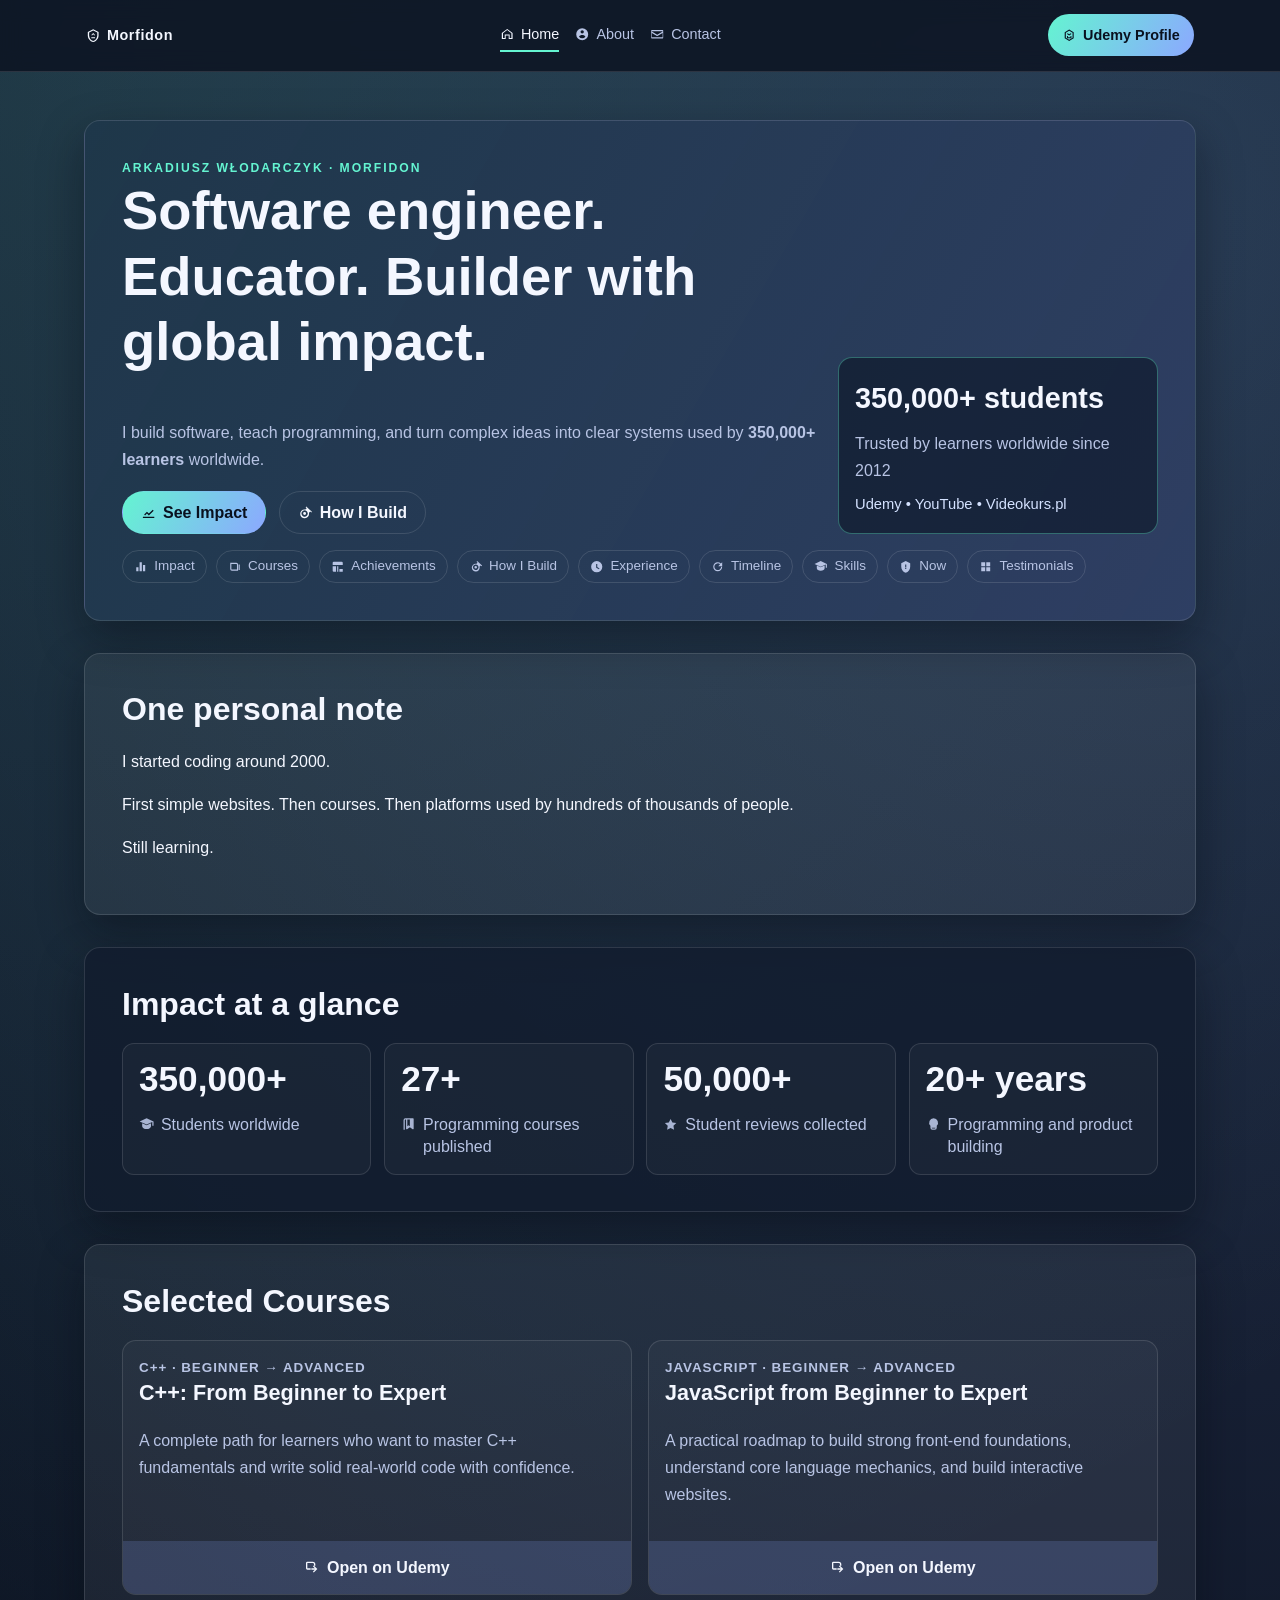
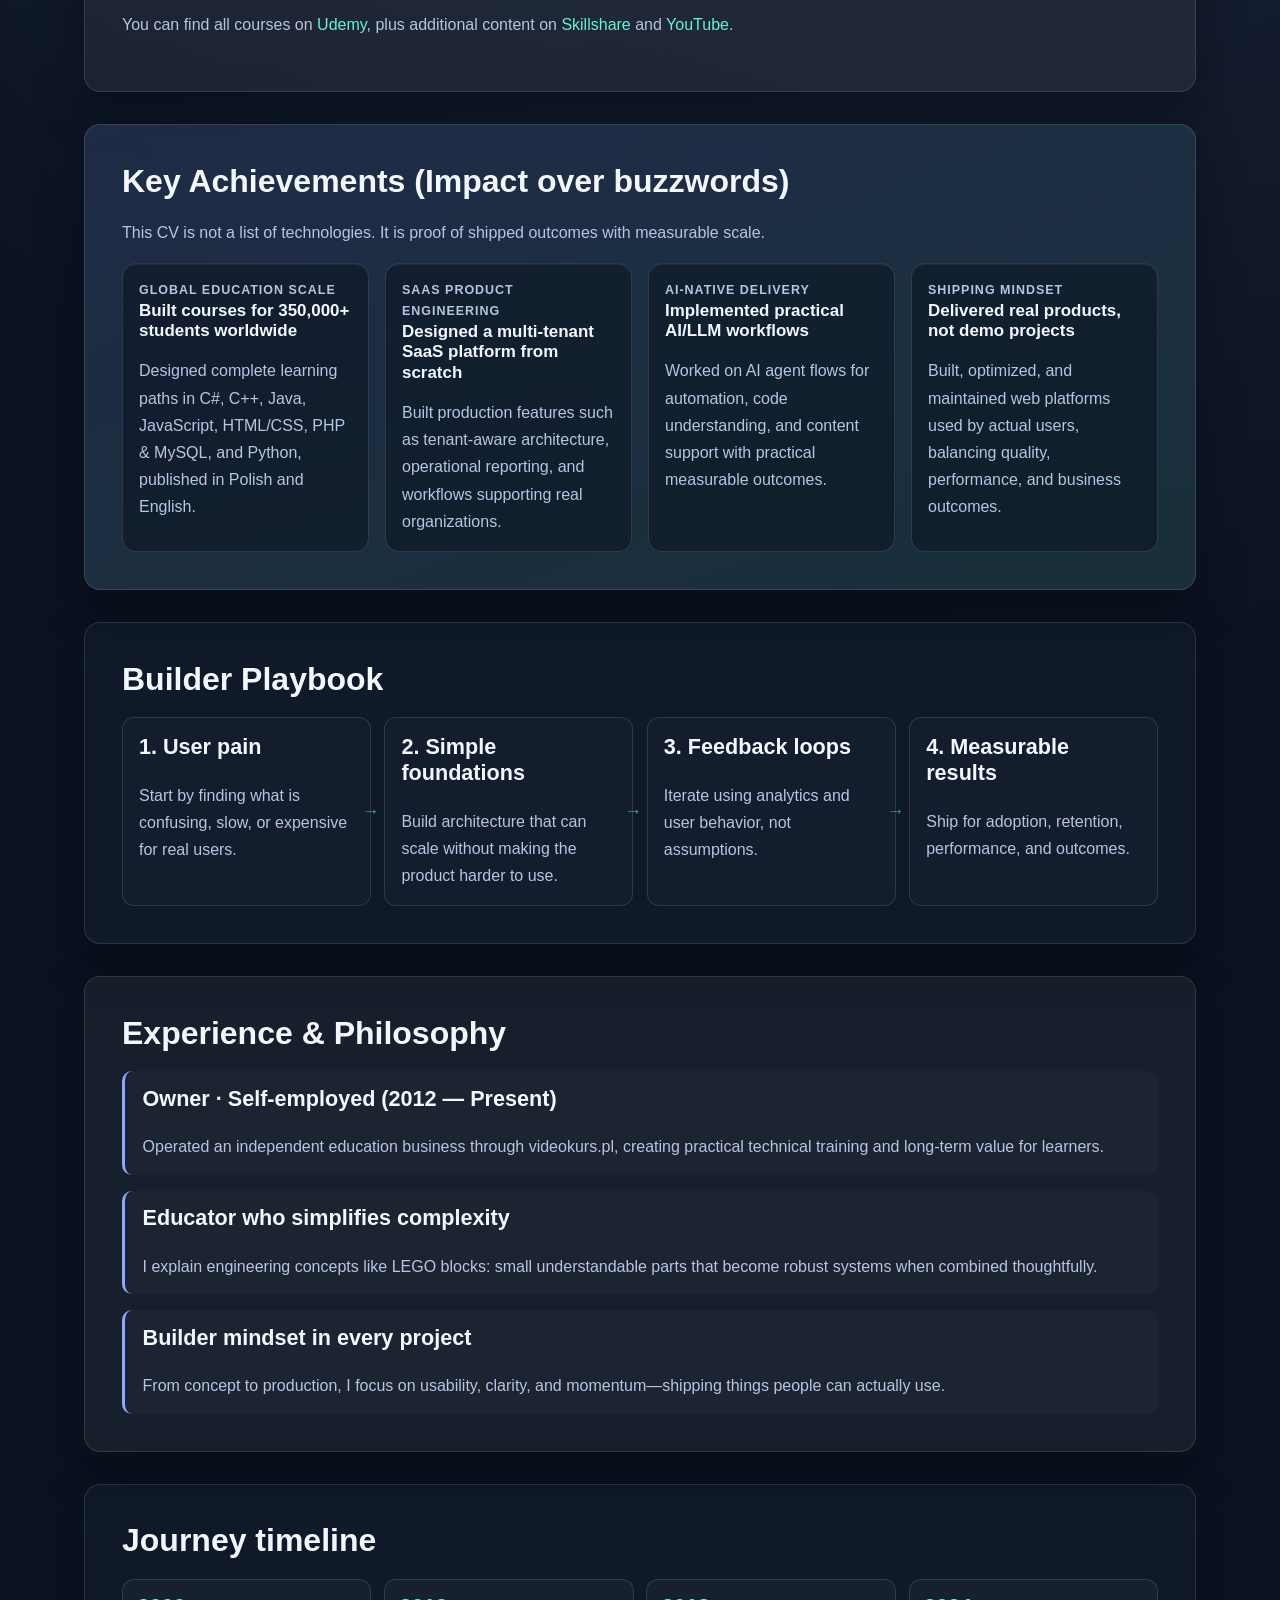
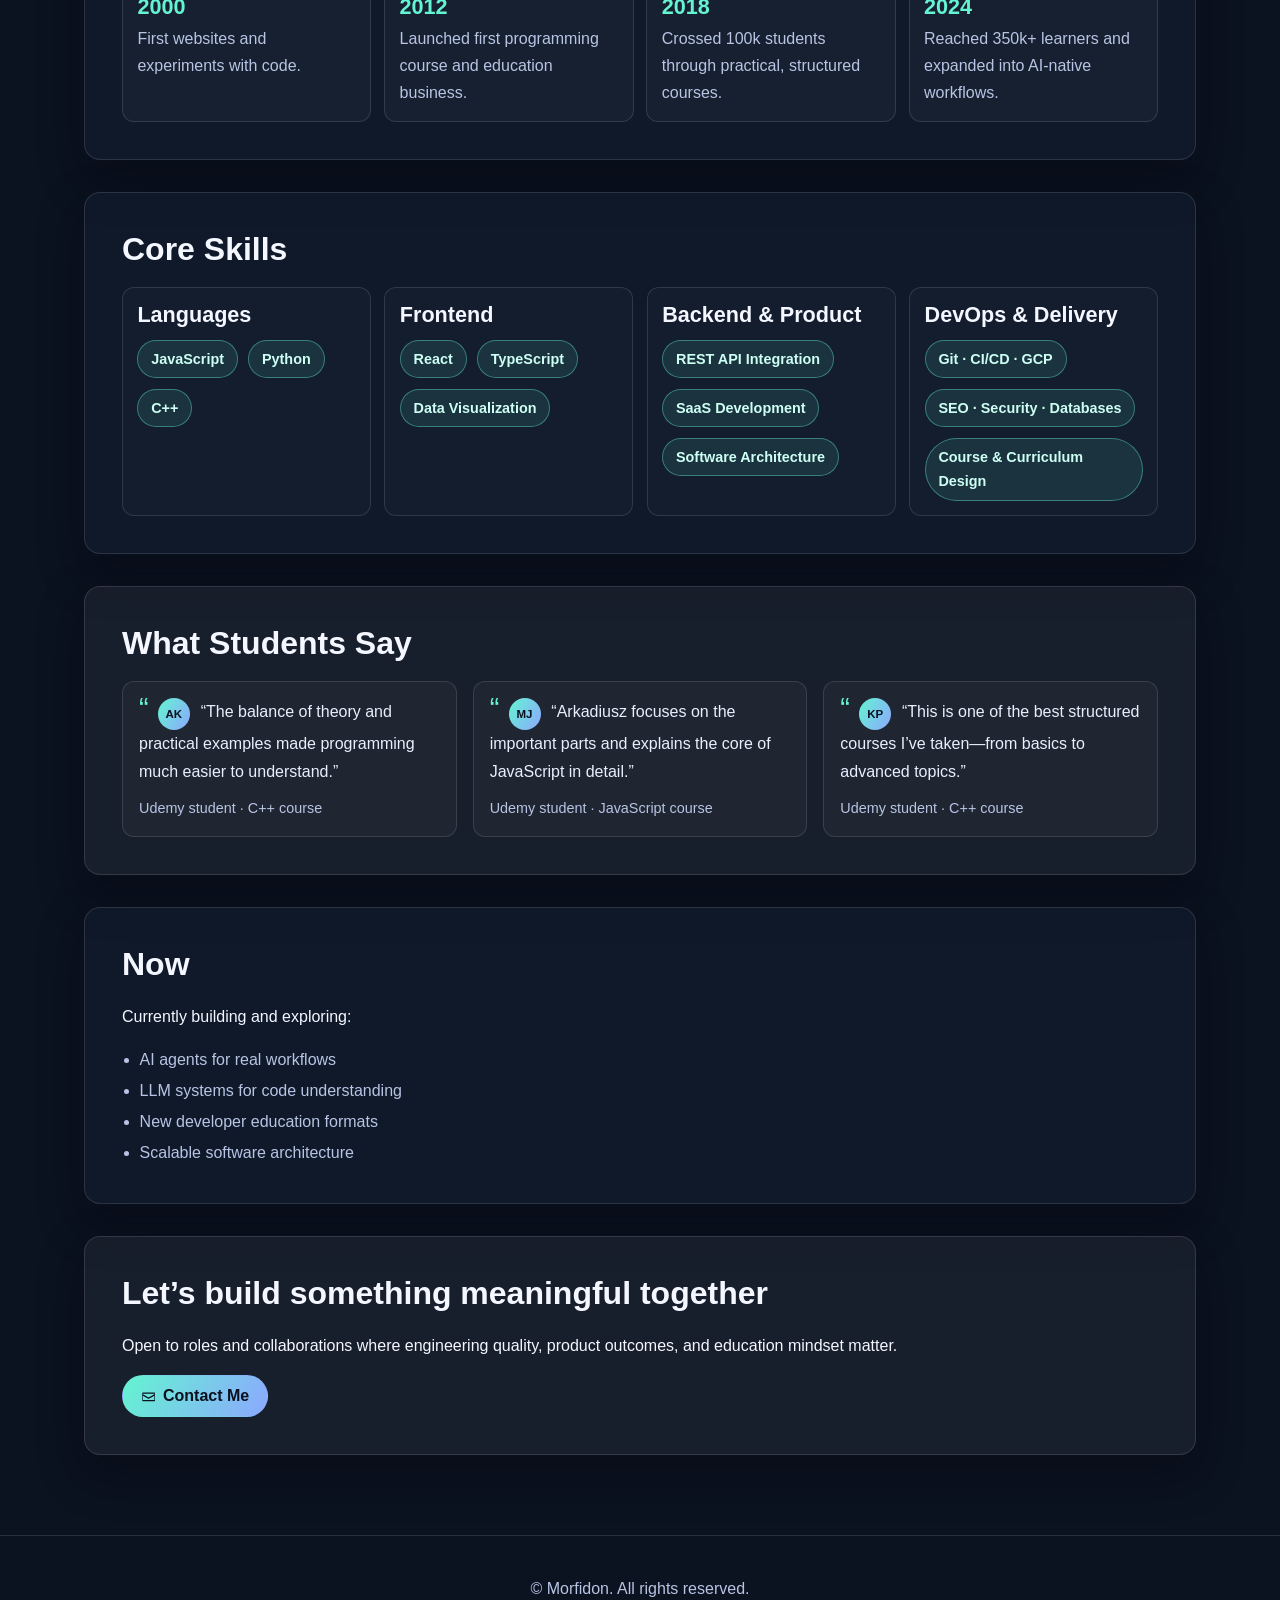
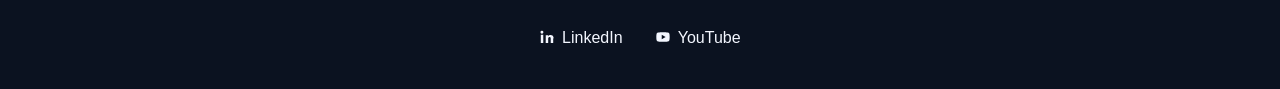
==== index.html @ 3ad1533c "Improve metric icon alignment and courses icon" ====
<!DOCTYPE html>
<html lang="en">
<head>
    <meta charset="UTF-8">
    <meta name="viewport" content="width=device-width, initial-scale=1.0">
    <title>Arkadiusz Włodarczyk | Builder, Educator & AI Product Engineer</title>
    <meta name="description" content="Arkadiusz Włodarczyk (Morfidon) builds real products: global programming education, SaaS platforms, and AI-powered systems.">
    <link rel="stylesheet" href="css/style.css">
</head>
<body>
    <div id="nav-placeholder"></div>

    <main>
        <section id="hero" class="section">
            <div class="hero-grid">
                <div>
                    <p class="eyebrow">Arkadiusz Włodarczyk · Morfidon</p>
                    <h1>Software engineer. Educator. Builder with global impact.</h1>
                    <p class="hero-lead">I build software, teach programming, and turn complex ideas into clear systems used by <strong>350,000+ learners</strong> worldwide.</p>
                    <div class="hero-actions">
                        <a href="#achievements" class="cta-button"><svg class="icon" viewBox="0 0 24 24" aria-hidden="true"><path d="M3 18h18v2H3v-2Zm2-3.5 4.4-4.4 3 3L18.6 7 20 8.4l-7.6 7.6-3-3L6.4 16 5 14.5Z" fill="currentColor"/></svg>See Impact</a>
                        <a href="#builder-playbook" class="ghost-button"><svg class="icon" viewBox="0 0 24 24" aria-hidden="true"><path d="m14.6 2-1 1 1.7 1.7-2 2A6.9 6.9 0 0 0 12 6.6 7 7 0 1 0 19 13c0-.5 0-.9-.1-1.4l2-2 1.7 1.7 1-1L14.6 2ZM7 13a5 5 0 1 1 8.5 3.5A5 5 0 0 1 7 13Zm5-2.3a2.3 2.3 0 1 0 0 4.6 2.3 2.3 0 0 0 0-4.6Z" fill="currentColor"/></svg>How I Build</a>
                    </div>
                </div>
                <aside class="hero-trust" aria-label="Trust signals">
                    <p class="hero-trust-value">350,000+ students</p>
                    <p class="hero-trust-text">Trusted by learners worldwide since 2012</p>
                    <p class="hero-trust-platforms">Udemy • YouTube • Videokurs.pl</p>
                </aside>
            </div>
            <nav class="section-links" aria-label="Home sections">
                <a href="#metrics"><svg class="icon" viewBox="0 0 24 24" aria-hidden="true"><path d="M4 13h4v7H4v-7Zm6-9h4v16h-4V4Zm6 5h4v11h-4V9Z" fill="currentColor"/></svg>Impact</a>
                <a href="#projects"><svg class="icon" viewBox="0 0 24 24" aria-hidden="true"><path d="M4 5h11a3 3 0 0 1 3 3v11H7a3 3 0 0 1-3-3V5Zm2 2v9a1 1 0 0 0 1 1h9V8a1 1 0 0 0-1-1H6Zm13 1h2v10h-2V8Z" fill="currentColor"/></svg>Courses</a>
                <a href="#achievements"><svg class="icon" viewBox="0 0 24 24" aria-hidden="true"><path d="M19 3H5a2 2 0 0 0-2 2v4h18V5a2 2 0 0 0-2-2Zm-4 13h6v5h-6v-5ZM3 11h6v10H5a2 2 0 0 1-2-2V11Zm8 0h2v10h-2V11Z" fill="currentColor"/></svg>Achievements</a>
                <a href="#builder-playbook"><svg class="icon" viewBox="0 0 24 24" aria-hidden="true"><path d="m14.6 2-1 1 1.7 1.7-2 2A6.9 6.9 0 0 0 12 6.6 7 7 0 1 0 19 13c0-.5 0-.9-.1-1.4l2-2 1.7 1.7 1-1L14.6 2ZM7 13a5 5 0 1 1 8.5 3.5A5 5 0 0 1 7 13Zm5-2.3a2.3 2.3 0 1 0 0 4.6 2.3 2.3 0 0 0 0-4.6Z" fill="currentColor"/></svg>How I Build</a>
                <a href="#experience"><svg class="icon" viewBox="0 0 24 24" aria-hidden="true"><path d="M12 2a10 10 0 1 0 0 20 10 10 0 0 0 0-20Zm1 5v5.6l4 2.4-1 1.7-5-3V7h2Z" fill="currentColor"/></svg>Experience</a>
                <a href="#origin-story"><svg class="icon" viewBox="0 0 24 24" aria-hidden="true"><path d="M12 4a8 8 0 1 0 8 8h-2a6 6 0 1 1-1.8-4.3L13 11h7V4l-2.4 2.4A7.9 7.9 0 0 0 12 4Z" fill="currentColor"/></svg>Timeline</a>
                <a href="#skills"><svg class="icon" viewBox="0 0 24 24" aria-hidden="true"><path d="M12 2 1 7l11 5 9-4.1V14h2V7L12 2Zm0 11L5 9.8v4.8c0 2.5 3.1 4.5 7 4.5s7-2 7-4.5V9.8L12 13Z" fill="currentColor"/></svg>Skills</a>
                <a href="#now"><svg class="icon" viewBox="0 0 24 24" aria-hidden="true"><path d="M12 2 4 6v6c0 5 3.4 9.6 8 10.8 4.6-1.2 8-5.8 8-10.8V6l-8-4Zm-1 6h2v5h-2V8Zm0 6h2v2h-2v-2Z" fill="currentColor"/></svg>Now</a>
                <a href="#testimonials"><svg class="icon" viewBox="0 0 24 24" aria-hidden="true"><path d="M4 4h7v7H4V4Zm9 0h7v7h-7V4ZM4 13h7v7H4v-7Zm9 0h7v7h-7v-7Z" fill="currentColor"/></svg>Testimonials</a>
            </nav>
        </section>

        <section id="personal-line" class="section section-alt">
            <h2>One personal note</h2>
            <p>I started coding around 2000.</p>
            <p>First simple websites. Then courses. Then platforms used by hundreds of thousands of people.</p>
            <p>Still learning.</p>
        </section>

        <section id="metrics" class="section">
            <h2>Impact at a glance</h2>
            <div class="metrics-grid">
                <article class="metric-card reveal-on-scroll">
                    <p class="metric-value" data-count="350000" data-suffix="+">0</p>
                    <p class="metric-label"><svg class="icon" viewBox="0 0 24 24" aria-hidden="true"><path d="M12 2 1 7l11 5 9-4.1V14h2V7L12 2Zm0 11L5 9.8v4.8c0 2.5 3.1 4.5 7 4.5s7-2 7-4.5V9.8L12 13Z" fill="currentColor"/></svg>Students worldwide</p>
                </article>
                <article class="metric-card reveal-on-scroll">
                    <p class="metric-value" data-count="27" data-suffix="+">0</p>
                    <p class="metric-label"><svg class="icon" viewBox="0 0 24 24" aria-hidden="true"><path d="M4 5a3 3 0 0 1 3-3h12a1 1 0 0 1 1 1v15.5a1 1 0 0 1-1.6.8L14 16.1l-4.4 3.2a1 1 0 0 1-1.6-.8V4H7a1 1 0 0 0-1 1v15H4V5Zm6 9.5 2-1.4 2 1.4V4h-4v10.5Z" fill="currentColor"/></svg>Programming courses published</p>
                </article>
                <article class="metric-card reveal-on-scroll">
                    <p class="metric-value" data-count="50000" data-suffix="+">0</p>
                    <p class="metric-label"><svg class="icon" viewBox="0 0 24 24" aria-hidden="true"><path d="m12 3 2.8 5.7 6.2.9-4.5 4.4 1 6.2L12 17.3 6.5 20.2l1-6.2L3 9.6l6.2-.9L12 3Z" fill="currentColor"/></svg>Student reviews collected</p>
                </article>
                <article class="metric-card reveal-on-scroll">
                    <p class="metric-value" data-count="20" data-suffix="+ years">0</p>
                    <p class="metric-label"><svg class="icon" viewBox="0 0 24 24" aria-hidden="true"><path d="M12 2a7 7 0 0 0-5 11.9V17a3 3 0 0 0 3 3h4a3 3 0 0 0 3-3v-3.1A7 7 0 0 0 12 2Zm-2 16a1 1 0 0 1-1-1h6a1 1 0 0 1-1 1h-4Z" fill="currentColor"/></svg>Programming and product building</p>
                </article>
            </div>
        </section>

        <section id="projects" class="section section-alt reveal-on-scroll">
            <h2>Selected Courses</h2>
            <div class="course-grid">
                <article class="course-card" tabindex="0">
                    <div class="course-content">
                        <p class="course-meta">C++ · Beginner → Advanced</p>
                        <h3>C++: From Beginner to Expert</h3>
                        <p>A complete path for learners who want to master C++ fundamentals and write solid real-world code with confidence.</p>
                    </div>
                    <a href="https://www.udemy.com/course/video-course-c-from-beginner-to-expert/?referralCode=F835B8AEE9C81FFE5BE5" class="course-link" target="_blank" rel="noopener noreferrer"><svg class="icon" viewBox="0 0 24 24" aria-hidden="true"><path d="M5 4h8a4 4 0 0 1 4 4v2h-2V8a2 2 0 0 0-2-2H5v8h5v2H5a2 2 0 0 1-2-2V6a2 2 0 0 1 2-2Zm8.3 7 1.4-1.4L20 15l-5.3 5.4-1.4-1.4 2.9-3H11v-2h5.2l-2.9-3Z" fill="currentColor"/></svg>Open on Udemy</a>
                </article>
                <article class="course-card" tabindex="0">
                    <div class="course-content">
                        <p class="course-meta">JavaScript · Beginner → Advanced</p>
                        <h3>JavaScript from Beginner to Expert</h3>
                        <p>A practical roadmap to build strong front-end foundations, understand core language mechanics, and build interactive websites.</p>
                    </div>
                    <a href="https://www.udemy.com/course/javascript-from-beginner-to-expert-bring-life-to-your-site/?referralCode=631D070753541D58F328" class="course-link" target="_blank" rel="noopener noreferrer"><svg class="icon" viewBox="0 0 24 24" aria-hidden="true"><path d="M5 4h8a4 4 0 0 1 4 4v2h-2V8a2 2 0 0 0-2-2H5v8h5v2H5a2 2 0 0 1-2-2V6a2 2 0 0 1 2-2Zm8.3 7 1.4-1.4L20 15l-5.3 5.4-1.4-1.4 2.9-3H11v-2h5.2l-2.9-3Z" fill="currentColor"/></svg>Open on Udemy</a>
                </article>
            </div>
            <p class="more-courses-note">You can find all courses on <a href="https://www.udemy.com/user/arkadiuszwodarczyk/" target="_blank" rel="noopener noreferrer">Udemy</a>, plus additional content on <a href="https://www.skillshare.com/en/r/user/morfidon" target="_blank" rel="noopener noreferrer">Skillshare</a> and <a href="https://www.youtube.com/@GameDevForNoobs" target="_blank" rel="noopener noreferrer">YouTube</a>.</p>
        </section>

        <section id="achievements" class="section featured-achievements reveal-on-scroll">
            <h2>Key Achievements (Impact over buzzwords)</h2>
            <p class="section-intro">This CV is not a list of technologies. It is proof of shipped outcomes with measurable scale.</p>
            <div class="achievement-grid">
                <article class="achievement-card">
                    <p class="achievement-tag">Global Education Scale</p>
                    <h3>Built courses for 350,000+ students worldwide</h3>
                    <p>Designed complete learning paths in C#, C++, Java, JavaScript, HTML/CSS, PHP &amp; MySQL, and Python, published in Polish and English.</p>
                </article>
                <article class="achievement-card">
                    <p class="achievement-tag">SaaS Product Engineering</p>
                    <h3>Designed a multi-tenant SaaS platform from scratch</h3>
                    <p>Built production features such as tenant-aware architecture, operational reporting, and workflows supporting real organizations.</p>
                </article>
                <article class="achievement-card">
                    <p class="achievement-tag">AI-native Delivery</p>
                    <h3>Implemented practical AI/LLM workflows</h3>
                    <p>Worked on AI agent flows for automation, code understanding, and content support with practical measurable outcomes.</p>
                </article>
                <article class="achievement-card">
                    <p class="achievement-tag">Shipping Mindset</p>
                    <h3>Delivered real products, not demo projects</h3>
                    <p>Built, optimized, and maintained web platforms used by actual users, balancing quality, performance, and business outcomes.</p>
                </article>
            </div>
        </section>

        <section id="builder-playbook" class="section">
            <h2>Builder Playbook</h2>
            <div class="playbook-flow">
                <article class="playbook-step reveal-on-scroll">
                    <h3>1. User pain</h3>
                    <p>Start by finding what is confusing, slow, or expensive for real users.</p>
                </article>
                <article class="playbook-step reveal-on-scroll">
                    <h3>2. Simple foundations</h3>
                    <p>Build architecture that can scale without making the product harder to use.</p>
                </article>
                <article class="playbook-step reveal-on-scroll">
                    <h3>3. Feedback loops</h3>
                    <p>Iterate using analytics and user behavior, not assumptions.</p>
                </article>
                <article class="playbook-step reveal-on-scroll">
                    <h3>4. Measurable results</h3>
                    <p>Ship for adoption, retention, performance, and outcomes.</p>
                </article>
            </div>
        </section>

        <section id="experience" class="section section-alt reveal-on-scroll">
            <h2>Experience & Philosophy</h2>
            <div class="timeline">
                <article class="timeline-item">
                    <h3>Owner · Self-employed (2012 — Present)</h3>
                    <p>Operated an independent education business through videokurs.pl, creating practical technical training and long-term value for learners.</p>
                </article>
                <article class="timeline-item">
                    <h3>Educator who simplifies complexity</h3>
                    <p>I explain engineering concepts like LEGO blocks: small understandable parts that become robust systems when combined thoughtfully.</p>
                </article>
                <article class="timeline-item">
                    <h3>Builder mindset in every project</h3>
                    <p>From concept to production, I focus on usability, clarity, and momentum—shipping things people can actually use.</p>
                </article>
            </div>
        </section>

        <section id="origin-story" class="section">
            <h2>Journey timeline</h2>
            <div class="story-timeline">
                <article class="story-year reveal-on-scroll"><h3>2000</h3><p>First websites and experiments with code.</p></article>
                <article class="story-year reveal-on-scroll"><h3>2012</h3><p>Launched first programming course and education business.</p></article>
                <article class="story-year reveal-on-scroll"><h3>2018</h3><p>Crossed 100k students through practical, structured courses.</p></article>
                <article class="story-year reveal-on-scroll"><h3>2024</h3><p>Reached 350k+ learners and expanded into AI-native workflows.</p></article>
            </div>
        </section>

        <section id="skills" class="section reveal-on-scroll">
            <h2>Core Skills</h2>
            <div class="skills-groups">
                <article class="skill-group">
                    <h3>Languages</h3>
                    <div class="skills-wrap">
                        <span class="skill-chip">JavaScript</span>
                        <span class="skill-chip">Python</span>
                        <span class="skill-chip">C++</span>
                    </div>
                </article>
                <article class="skill-group">
                    <h3>Frontend</h3>
                    <div class="skills-wrap">
                        <span class="skill-chip">React</span>
                        <span class="skill-chip">TypeScript</span>
                        <span class="skill-chip">Data Visualization</span>
                    </div>
                </article>
                <article class="skill-group">
                    <h3>Backend & Product</h3>
                    <div class="skills-wrap">
                        <span class="skill-chip">REST API Integration</span>
                        <span class="skill-chip">SaaS Development</span>
                        <span class="skill-chip">Software Architecture</span>
                    </div>
                </article>
                <article class="skill-group">
                    <h3>DevOps & Delivery</h3>
                    <div class="skills-wrap">
                        <span class="skill-chip">Git · CI/CD · GCP</span>
                        <span class="skill-chip">SEO · Security · Databases</span>
                        <span class="skill-chip">Course & Curriculum Design</span>
                    </div>
                </article>
            </div>
        </section>

        <section id="testimonials" class="section section-alt reveal-on-scroll">
            <h2>What Students Say</h2>
            <div class="testimonials-grid">
                <blockquote>
                    <span class="avatar-badge" aria-hidden="true">AK</span>
                    “The balance of theory and practical examples made programming much easier to understand.”
                    <cite>Udemy student · C++ course</cite>
                </blockquote>
                <blockquote>
                    <span class="avatar-badge" aria-hidden="true">MJ</span>
                    “Arkadiusz focuses on the important parts and explains the core of JavaScript in detail.”
                    <cite>Udemy student · JavaScript course</cite>
                </blockquote>
                <blockquote>
                    <span class="avatar-badge" aria-hidden="true">KP</span>
                    “This is one of the best structured courses I’ve taken—from basics to advanced topics.”
                    <cite>Udemy student · C++ course</cite>
                </blockquote>
            </div>
        </section>

        <section id="now" class="section reveal-on-scroll">
            <h2>Now</h2>
            <p>Currently building and exploring:</p>
            <ul class="now-list">
                <li>AI agents for real workflows</li>
                <li>LLM systems for code understanding</li>
                <li>New developer education formats</li>
                <li>Scalable software architecture</li>
            </ul>
        </section>

        <section id="contact-cta" class="section section-alt reveal-on-scroll">
            <h2>Let’s build something meaningful together</h2>
            <p>Open to roles and collaborations where engineering quality, product outcomes, and education mindset matter.</p>
            <a href="contact.html" class="cta-button"><svg class="icon" viewBox="0 0 24 24" aria-hidden="true"><path d="M3 5h18a1 1 0 0 1 1 1v12a1 1 0 0 1-1 1H3a1 1 0 0 1-1-1V6a1 1 0 0 1 1-1Zm0 2v.7L12 13l9-5.3V7H3Zm18 3-8.5 5a1 1 0 0 1-1 0L3 10v7h18v-7Z" fill="currentColor"/></svg>Contact Me</a>
        </section>
    </main>

    <div id="footer-placeholder"></div>

    <script src="js/include-common-elements.js"></script>
    <script src="js/main.js"></script>
</body>
</html>
---- css/style.css ----
:root {
    --bg: #0b1220;
    --bg-elevated: #111b2e;
    --surface: rgba(17, 27, 46, 0.78);
    --surface-strong: #17243c;
    --text-main: #f4f7ff;
    --text-muted: #b8c4e4;
    --accent: #64f4d1;
    --accent-2: #8ca8ff;
    --warm: #ffb971;
    --border: rgba(255, 255, 255, 0.12);
    --shadow: 0 18px 45px rgba(4, 8, 16, 0.4);
    --radius: 16px;
}

* {
    box-sizing: border-box;
}

html {
    scroll-behavior: smooth;
}

body {
    margin: 0;
    font-family: "Inter", "Segoe UI", Roboto, Arial, sans-serif;
    line-height: 1.7;
    background:
        radial-gradient(circle at 10% -5%, rgba(100, 244, 209, 0.15), transparent 38%),
        radial-gradient(circle at 90% 5%, rgba(140, 168, 255, 0.2), transparent 42%),
        var(--bg);
    color: var(--text-main);
}

a {
    color: var(--accent);
    text-decoration: none;
    transition: color 0.2s ease, background-color 0.2s ease, border-color 0.2s ease, transform 0.2s ease, box-shadow 0.2s ease;
}

a:hover {
    color: var(--warm);
}

header {
    position: sticky;
    top: 0;
    z-index: 50;
    backdrop-filter: blur(10px);
    background: rgba(11, 18, 32, 0.82);
    border-bottom: 1px solid var(--border);
}

.site-nav {
    max-width: 1150px;
    margin: 0 auto;
    padding: 0.9rem 1.3rem;
    display: flex;
    align-items: center;
    gap: 1.2rem;
}

.brand {
    font-weight: 800;
    letter-spacing: 0.04em;
    color: var(--text-main);
}

.site-nav ul {
    list-style: none;
    margin: 0;
    padding: 0;
    display: flex;
    gap: 1rem;
    flex: 1;
    justify-content: center;
    flex-wrap: wrap;
}

.site-nav a {
    font-size: 0.9rem;
}

.site-nav ul a {
    color: var(--text-muted);
    padding: 0.2rem 0;
    border-bottom: 2px solid transparent;
}

.site-nav ul a:hover,
.site-nav ul a.is-active {
    color: var(--text-main);
    border-bottom-color: var(--accent);
}


.nav-pages {
    flex: 0;
    justify-content: flex-start;
}

.nav-cta {
    background: linear-gradient(120deg, var(--accent), var(--accent-2));
    color: #09111f;
    padding: 0.55rem 0.9rem;
    border-radius: 999px;
    font-weight: 700;
}


.icon {
    width: 1em;
    height: 1em;
    flex-shrink: 0;
}

.brand,
.site-nav ul a,
.nav-cta,
.section-links a,
.course-link,
.social-links a,
#contact-info li a,
.inline-icon-label {
    display: inline-flex;
    align-items: center;
    gap: 0.42rem;
}

.inline-icon-label {
    color: var(--text-muted);
    font-weight: 600;
    margin-right: 0.15rem;
}

main {
    max-width: 1150px;
    margin: 0 auto;
    padding: 1rem 1.2rem 3rem;
}

.section {
    margin-top: 2rem;
    background: var(--surface);
    border: 1px solid var(--border);
    border-radius: var(--radius);
    box-shadow: var(--shadow);
    padding: clamp(1.4rem, 3vw, 2.3rem);
}

.section-alt {
    background: rgba(255, 255, 255, 0.055);
}

h1,
h2,
h3 {
    margin-top: 0;
    line-height: 1.2;
}

h1 {
    font-size: clamp(2rem, 4.5vw, 3.4rem);
}

h2 {
    font-size: clamp(1.4rem, 2.8vw, 2rem);
    margin-bottom: 1.2rem;
}

h3 {
    font-size: clamp(1.05rem, 1.9vw, 1.35rem);
}

.eyebrow {
    margin: 0;
    color: var(--accent);
    text-transform: uppercase;
    letter-spacing: 0.16em;
    font-size: 0.76rem;
    font-weight: 700;
}

#hero {
    background:
        linear-gradient(120deg, rgba(100, 244, 209, 0.09), rgba(140, 168, 255, 0.2)),
        var(--surface-strong);
}

.hero-lead {
    max-width: 700px;
    color: var(--text-muted);
}

.hero-grid {
    display: grid;
    grid-template-columns: 1.5fr minmax(220px, 320px);
    gap: 1rem;
    align-items: end;
}

.hero-trust {
    border: 1px solid rgba(100, 244, 209, 0.35);
    background: rgba(9, 17, 31, 0.55);
    border-radius: 14px;
    padding: 1rem;
}

.hero-trust-value {
    font-size: clamp(1.3rem, 2.6vw, 1.8rem);
    font-weight: 800;
    margin: 0;
}

.hero-trust-text {
    margin: 0.4rem 0 0;
    color: var(--text-muted);
}

.hero-trust-platforms {
    margin: 0.5rem 0 0;
    color: #d4e2ff;
    font-size: 0.92rem;
}

.hero-actions {
    display: flex;
    flex-wrap: wrap;
    gap: 0.8rem;
    margin-top: 1.1rem;
}

.section-links {
    margin-top: 1rem;
    display: flex;
    flex-wrap: wrap;
    gap: 0.55rem;
}

.section-links a {
    color: var(--text-muted);
    border: 1px solid var(--border);
    border-radius: 999px;
    padding: 0.25rem 0.7rem;
    font-size: 0.84rem;
}

.section-links a:hover,
.section-links a.is-active {
    color: var(--text-main);
    border-color: rgba(100, 244, 209, 0.5);
    background: rgba(100, 244, 209, 0.1);
    transform: translateY(-1px);
}

.cta-button,
.ghost-button {
    display: inline-flex;
    align-items: center;
    justify-content: center;
    gap: 0.45rem;
    line-height: 1.1;
    padding: 0.72rem 1.1rem;
    border-radius: 999px;
    font-weight: 700;
    border: 1px solid transparent;
    transition: transform 0.2s ease, box-shadow 0.2s ease, border-color 0.2s ease, background 0.2s ease;
}

.cta-button {
    background: linear-gradient(120deg, var(--accent), var(--accent-2));
    color: #09111f;
}

.cta-button:hover,
.cta-button:focus-visible {
    color: #09111f;
    transform: translateY(-2px);
    box-shadow: 0 10px 24px rgba(100, 244, 209, 0.28);
}

.ghost-button {
    border-color: var(--border);
    color: var(--text-main);
}

.ghost-button:hover,
.ghost-button:focus-visible {
    color: var(--text-main);
    border-color: rgba(100, 244, 209, 0.55);
    background: rgba(100, 244, 209, 0.14);
    transform: translateY(-2px);
}

.cta-button .icon,
.ghost-button .icon {
    width: 0.95em;
    height: 0.95em;
    transform: translateY(0.02em);
}

.metrics-grid {
    display: grid;
    grid-template-columns: repeat(auto-fit, minmax(180px, 1fr));
    gap: 0.8rem;
}

.metric-card {
    background: rgba(255, 255, 255, 0.03);
    border: 1px solid var(--border);
    border-radius: 12px;
    padding: 1rem;
    transition: transform 0.2s ease, box-shadow 0.2s ease, border-color 0.2s ease;
}

.metric-card:hover {
    transform: translateY(-3px);
    border-color: rgba(100, 244, 209, 0.45);
    box-shadow: 0 14px 30px rgba(7, 13, 25, 0.35);
}

.metric-value {
    margin: 0;
    font-size: clamp(1.6rem, 4vw, 2.2rem);
    font-weight: 800;
    line-height: 1.1;
}

.metric-label {
    margin-bottom: 0;
    color: var(--text-muted);
    display: inline-flex;
    align-items: flex-start;
    gap: 0.42rem;
    line-height: 1.35;
}

.metric-label .icon {
    width: 0.95em;
    height: 0.95em;
    margin-top: 0.18em;
    opacity: 0.9;
}


.section-intro {
    color: var(--text-muted);
    max-width: 760px;
}

.featured-achievements {
    background:
        linear-gradient(160deg, rgba(140, 168, 255, 0.13), rgba(100, 244, 209, 0.1)),
        var(--surface);
}

.achievement-grid {
    display: grid;
    gap: 1rem;
    grid-template-columns: repeat(auto-fit, minmax(240px, 1fr));
}

.achievement-card {
    background: rgba(8, 14, 26, 0.45);
    border: 1px solid var(--border);
    border-radius: 14px;
    padding: 1rem;
    box-shadow: inset 0 1px 0 rgba(255, 255, 255, 0.05);
    transition: transform 0.2s ease, box-shadow 0.2s ease, border-color 0.2s ease;
}

.achievement-card:hover {
    transform: translateY(-3px);
    border-color: rgba(140, 168, 255, 0.45);
    box-shadow: 0 14px 30px rgba(7, 13, 25, 0.35);
}

.achievement-card h3 {
    font-size: 1.06rem;
    margin-bottom: 0.55rem;
}

.achievement-card p {
    margin-bottom: 0;
    color: var(--text-muted);
}

.achievement-tag {
    margin: 0 0 0.45rem;
    color: var(--warm);
    font-size: 0.78rem;
    text-transform: uppercase;
    letter-spacing: 0.08em;
    font-weight: 700;
}

.playbook-flow {
    display: grid;
    grid-template-columns: repeat(auto-fit, minmax(220px, 1fr));
    gap: 0.85rem;
}

.playbook-step {
    position: relative;
    background: rgba(255, 255, 255, 0.02);
    border: 1px solid var(--border);
    border-radius: 12px;
    padding: 1rem;
    transition: transform 0.2s ease, border-color 0.2s ease;
}

.playbook-step:hover {
    transform: translateY(-3px);
    border-color: rgba(100, 244, 209, 0.45);
}

.playbook-step:not(:last-child)::after {
    content: "→";
    position: absolute;
    right: -0.62rem;
    top: 50%;
    transform: translateY(-50%);
    color: rgba(100, 244, 209, 0.6);
    font-size: 1.1rem;
}

.playbook-step p {
    margin-bottom: 0;
    color: var(--text-muted);
}

.timeline {
    display: grid;
    gap: 1rem;
}

.timeline-item {
    position: relative;
    padding: 0.9rem 0.9rem 0.9rem 1.1rem;
    border-left: 3px solid var(--accent-2);
    background: rgba(255, 255, 255, 0.025);
    border-radius: 10px;
}

.timeline-item p {
    color: var(--text-muted);
    margin-bottom: 0;
}

.skills-wrap {
    display: flex;
    flex-wrap: wrap;
    gap: 0.65rem;
}

.skill-chip {
    background: rgba(100, 244, 209, 0.1);
    border: 1px solid rgba(100, 244, 209, 0.4);
    color: #cdfff4;
    padding: 0.38rem 0.8rem;
    border-radius: 999px;
    font-size: 0.9rem;
    font-weight: 600;
}

.course-grid {
    display: grid;
    grid-template-columns: repeat(auto-fit, minmax(280px, 1fr));
    gap: 1rem;
}

.course-card {
    background: rgba(255, 255, 255, 0.03);
    border: 1px solid var(--border);
    border-radius: 14px;
    overflow: hidden;
    display: flex;
    flex-direction: column;
    cursor: pointer;
    transition: transform 0.2s ease, border-color 0.2s ease;
}

.course-card:hover,
.course-card:focus-within {
    transform: translateY(-3px);
    border-color: rgba(100, 244, 209, 0.5);
}

.course-content {
    padding: 1rem;
    flex: 1;
}

.course-meta {
    margin: 0;
    color: var(--warm);
    font-size: 0.84rem;
    font-weight: 600;
    text-transform: uppercase;
    letter-spacing: 0.07em;
}

.course-content p {
    color: var(--text-muted);
}

.course-link {
    display: inline-flex;
    justify-content: center;
    width: 100%;
    text-align: center;
    font-weight: 700;
    padding: 0.82rem;
    background: rgba(140, 168, 255, 0.18);
    color: var(--text-main);
}

.course-link:hover,
.course-link:focus-visible {
    background: rgba(100, 244, 209, 0.2);
    color: #f8fcff;
}

.testimonials-grid {
    display: grid;
    gap: 1rem;
    grid-template-columns: repeat(auto-fit, minmax(250px, 1fr));
}

blockquote {
    margin: 0;
    padding: 1rem;
    border-radius: 12px;
    background: rgba(255, 255, 255, 0.03);
    border: 1px solid var(--border);
    color: #e8efff;
}

.story-quote {
    margin-bottom: 1.2rem;
    border-left: 3px solid var(--accent);
}

.philosophy-card {
    margin: 0;
    font-size: 1.08rem;
    font-weight: 600;
    color: #e6f0ff;
}

blockquote::before {
    content: "“";
    font-size: 1.8rem;
    color: var(--accent);
    line-height: 0;
    margin-right: 0.3rem;
}

cite {
    display: block;
    margin-top: 0.7rem;
    color: var(--text-muted);
    font-style: normal;
    font-size: 0.9rem;
}

#about-content ul {
    padding-left: 1rem;
}

#contact-form,
#contact-hero {
    max-width: 760px;
    margin-left: auto;
    margin-right: auto;
}

.form-group {
    margin-bottom: 1rem;
}

.form-group label {
    display: block;
    margin-bottom: 0.35rem;
    color: var(--text-muted);
    font-weight: 600;
}

.form-group input,
.form-group textarea {
    width: 100%;
    border-radius: 10px;
    border: 1px solid var(--border);
    background: rgba(0, 0, 0, 0.18);
    color: var(--text-main);
    padding: 0.65rem 0.75rem;
}

.form-group textarea {
    min-height: 145px;
    resize: vertical;
}

#contact-info ul {
    list-style: none;
    display: flex;
    flex-wrap: wrap;
    gap: 0.9rem;
    padding: 0;
}

#contact-info li a {
    display: inline-flex;
    padding: 0.45rem 0.75rem;
    border-radius: 999px;
    border: 1px solid var(--border);
}

footer {
    margin-top: 2rem;
    text-align: center;
    color: var(--text-muted);
    border-top: 1px solid var(--border);
    padding: 1.4rem 1rem 2rem;
}

.social-links {
    margin-top: 0.6rem;
    display: flex;
    justify-content: center;
    gap: 0.8rem;
}

.social-links a {
    color: var(--text-main);
    padding: 0.3rem 0.55rem;
    border-radius: 999px;
    border: 1px solid transparent;
}

.social-links a:hover {
    border-color: var(--border);
    background: rgba(255, 255, 255, 0.03);
}

.more-courses-note {
    color: var(--text-muted);
    margin-top: 1rem;
}


.now-list {
    margin: 0;
    padding-left: 1.1rem;
    color: var(--text-muted);
}

.now-list li + li {
    margin-top: 0.25rem;
}

@media (max-width: 900px) {
    .hero-grid {
        grid-template-columns: 1fr;
    }

    .playbook-step:not(:last-child)::after {
        content: "";
    }
}

@media (max-width: 900px) {
    .site-nav {
        flex-wrap: wrap;
        justify-content: center;
    }

    .site-nav ul {
        order: 3;
    }

    .nav-cta {
        order: 2;
    }
}

@media (max-width: 640px) {
    .site-nav ul {
        gap: 0.6rem;
    }

    .site-nav a {
        font-size: 0.82rem;
    }
}

.story-timeline {
    display: grid;
    grid-template-columns: repeat(auto-fit, minmax(180px, 1fr));
    gap: 0.8rem;
}

.story-year {
    border: 1px solid var(--border);
    border-radius: 12px;
    padding: 0.9rem;
    background: rgba(255, 255, 255, 0.03);
}

.story-year h3 {
    color: var(--accent);
    margin-bottom: 0.3rem;
}

.story-year p {
    color: var(--text-muted);
    margin: 0;
}

.skills-groups {
    display: grid;
    grid-template-columns: repeat(auto-fit, minmax(220px, 1fr));
    gap: 0.85rem;
}

.skill-group {
    border: 1px solid var(--border);
    border-radius: 12px;
    padding: 0.9rem;
    background: rgba(255, 255, 255, 0.02);
}

.skill-group h3 {
    margin-bottom: 0.7rem;
}

.avatar-badge {
    display: inline-flex;
    justify-content: center;
    align-items: center;
    width: 2rem;
    height: 2rem;
    border-radius: 50%;
    margin-right: 0.4rem;
    font-size: 0.72rem;
    font-weight: 800;
    color: #09111f;
    background: linear-gradient(120deg, var(--accent), var(--accent-2));
}

.reveal-on-scroll {
    opacity: 0;
    transform: translateY(16px);
    transition: opacity 0.45s ease, transform 0.45s ease;
}

.reveal-on-scroll.is-visible {
    opacity: 1;
    transform: translateY(0);
}
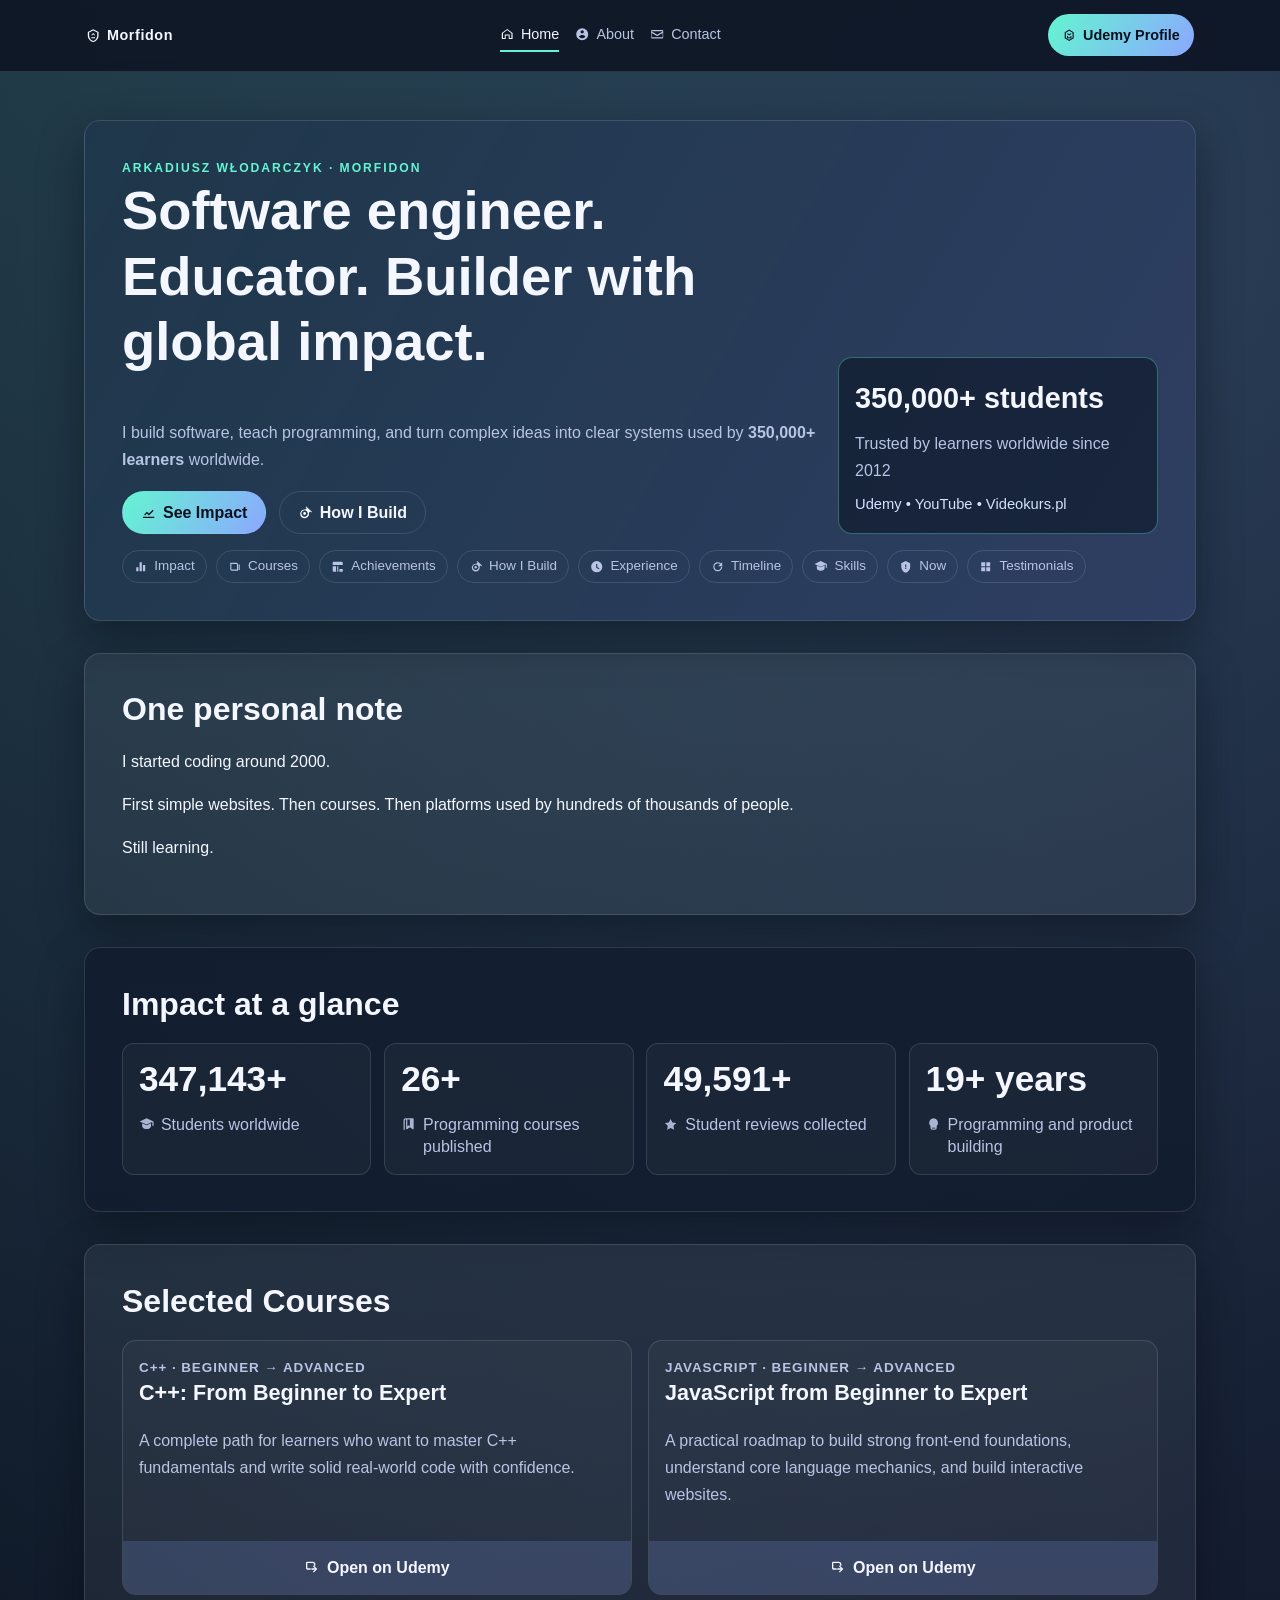
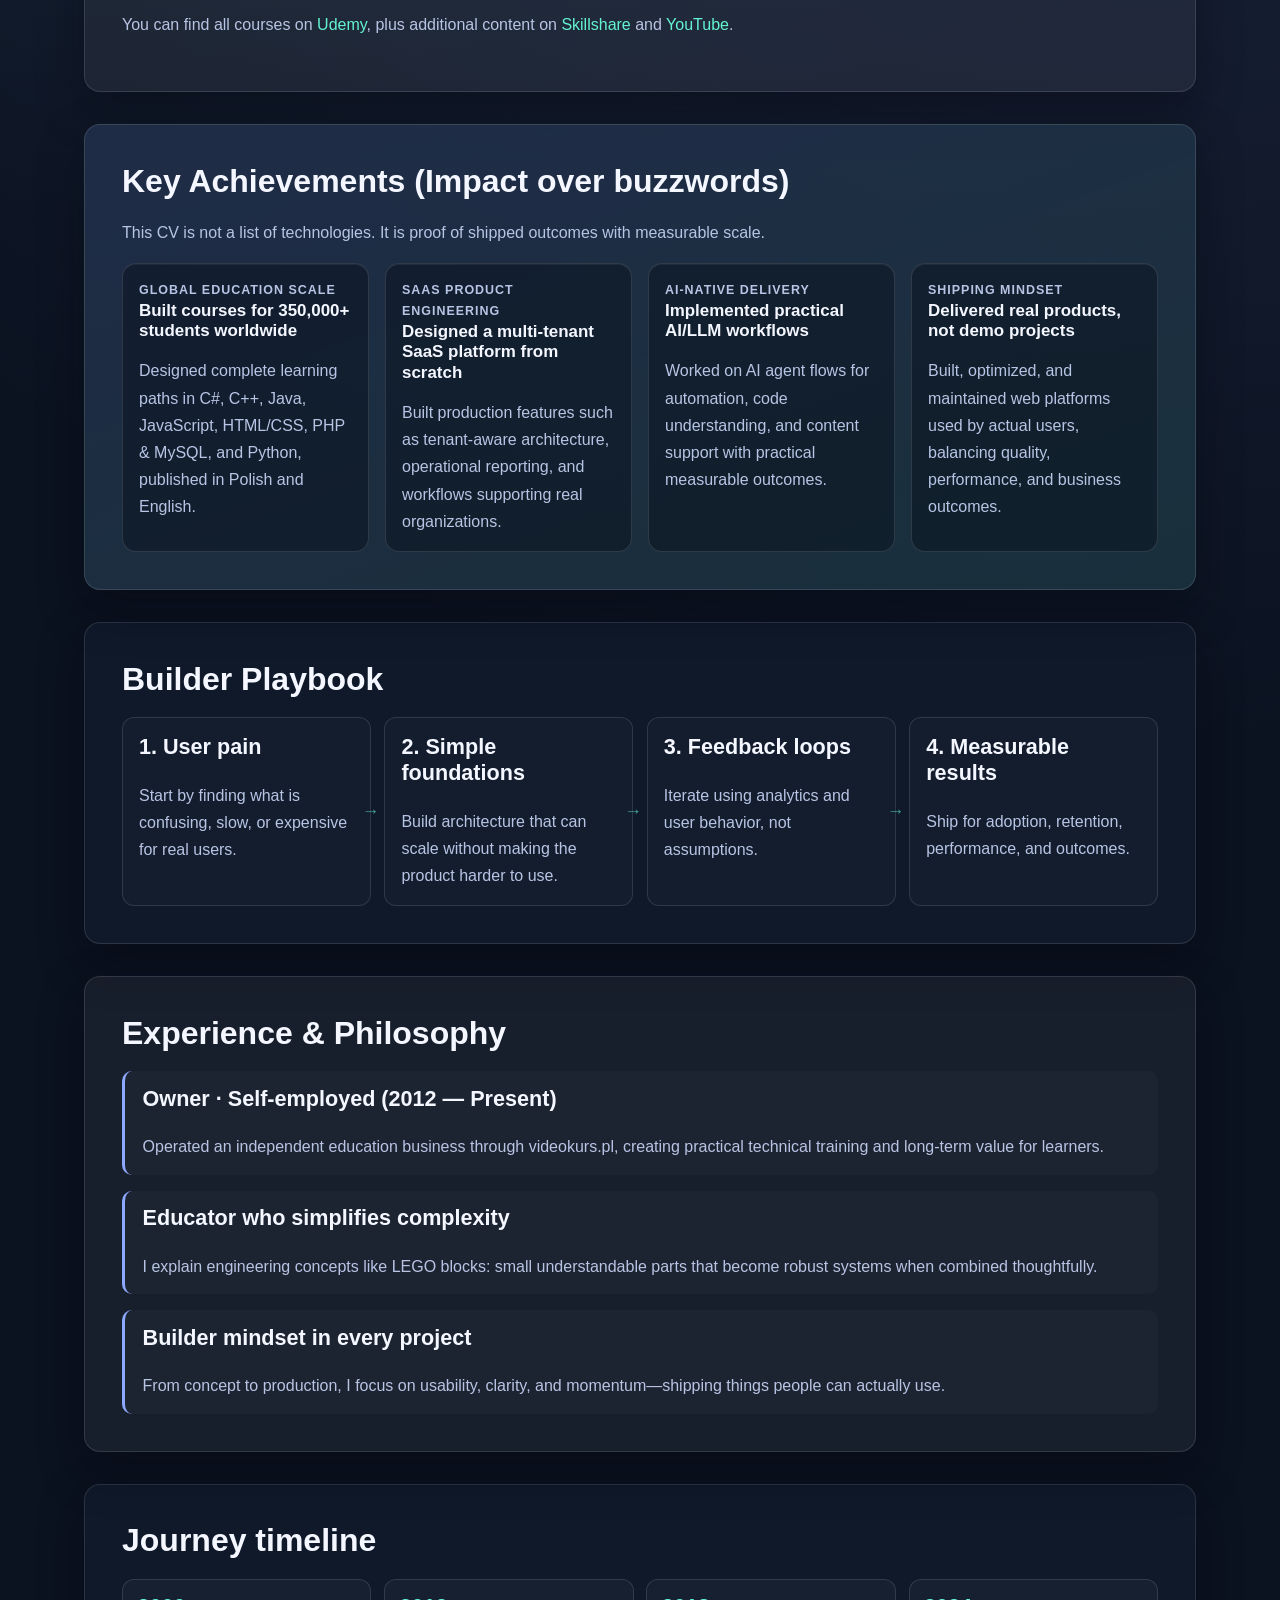
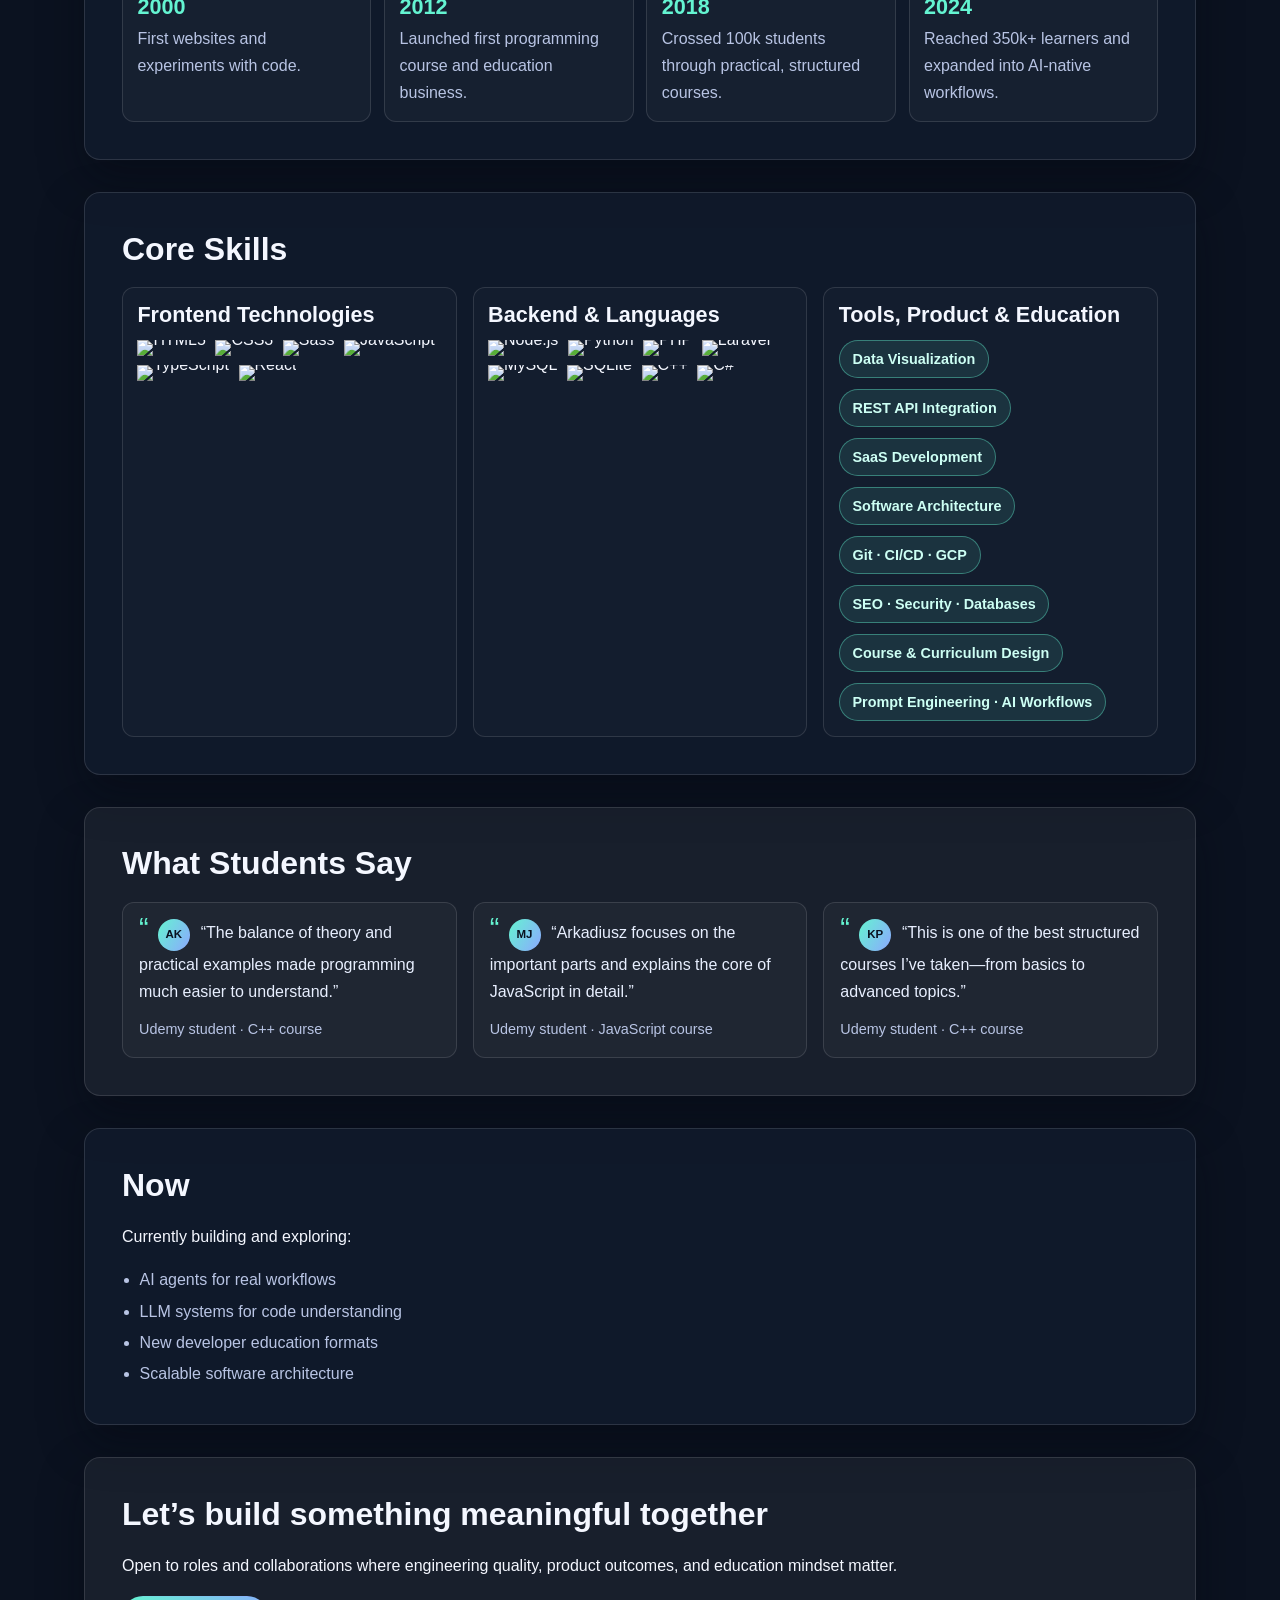
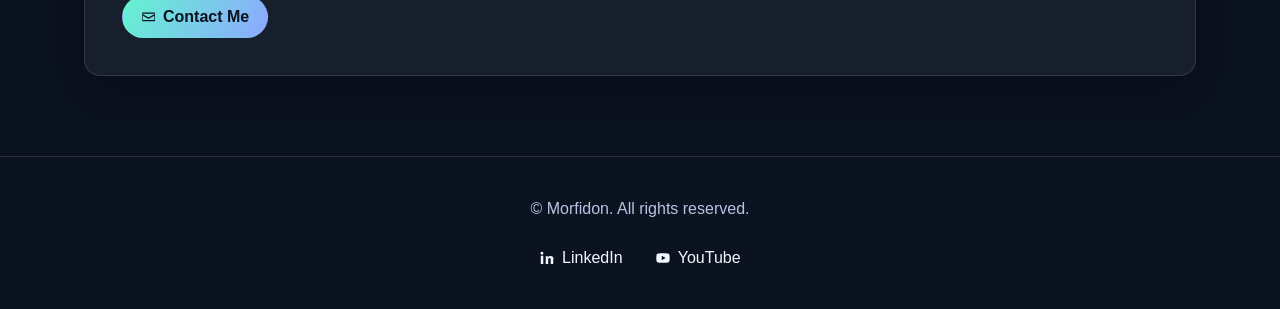
==== commit a1a2b3fe: "Enhance Core Skills section with categorized skill badges" ====
--- a/index.html
+++ b/index.html
@@ -172,37 +172,42 @@
 
         <section id="skills" class="section reveal-on-scroll">
             <h2>Core Skills</h2>
-            <div class="skills-groups">
+            <div class="skills-groups skills-groups-rich">
                 <article class="skill-group">
-                    <h3>Languages</h3>
+                    <h3>Frontend Technologies</h3>
+                    <div class="badge-grid">
+                        <span class="skill-badge"><img src="https://img.shields.io/badge/HTML5-E34F26?style=for-the-badge&logo=html5&logoColor=white" alt="HTML5"></span>
+                        <span class="skill-badge"><img src="https://img.shields.io/badge/CSS3-1572B6?style=for-the-badge&logo=css3&logoColor=white" alt="CSS3"></span>
+                        <span class="skill-badge"><img src="https://img.shields.io/badge/Sass-CC6699?style=for-the-badge&logo=sass&logoColor=white" alt="Sass"></span>
+                        <span class="skill-badge"><img src="https://img.shields.io/badge/JavaScript-F7DF1E?style=for-the-badge&logo=javascript&logoColor=black" alt="JavaScript"></span>
+                        <span class="skill-badge"><img src="https://img.shields.io/badge/TypeScript-3178C6?style=for-the-badge&logo=typescript&logoColor=white" alt="TypeScript"></span>
+                        <span class="skill-badge"><img src="https://img.shields.io/badge/React-20232A?style=for-the-badge&logo=react&logoColor=61DAFB" alt="React"></span>
+                    </div>
+                </article>
+                <article class="skill-group">
+                    <h3>Backend & Languages</h3>
+                    <div class="badge-grid">
+                        <span class="skill-badge"><img src="https://img.shields.io/badge/Node.js-339933?style=for-the-badge&logo=nodedotjs&logoColor=white" alt="Node.js"></span>
+                        <span class="skill-badge"><img src="https://img.shields.io/badge/Python-3776AB?style=for-the-badge&logo=python&logoColor=white" alt="Python"></span>
+                        <span class="skill-badge"><img src="https://img.shields.io/badge/PHP-777BB4?style=for-the-badge&logo=php&logoColor=white" alt="PHP"></span>
+                        <span class="skill-badge"><img src="https://img.shields.io/badge/Laravel-FF2D20?style=for-the-badge&logo=laravel&logoColor=white" alt="Laravel"></span>
+                        <span class="skill-badge"><img src="https://img.shields.io/badge/MySQL-4479A1?style=for-the-badge&logo=mysql&logoColor=white" alt="MySQL"></span>
+                        <span class="skill-badge"><img src="https://img.shields.io/badge/SQLite-07405E?style=for-the-badge&logo=sqlite&logoColor=white" alt="SQLite"></span>
+                        <span class="skill-badge"><img src="https://img.shields.io/badge/C++-00599C?style=for-the-badge&logo=cplusplus&logoColor=white" alt="C++"></span>
+                        <span class="skill-badge"><img src="https://img.shields.io/badge/C%23-239120?style=for-the-badge&logo=csharp&logoColor=white" alt="C#"></span>
+                    </div>
+                </article>
+                <article class="skill-group">
+                    <h3>Tools, Product & Education</h3>
                     <div class="skills-wrap">
-                        <span class="skill-chip">JavaScript</span>
-                        <span class="skill-chip">Python</span>
-                        <span class="skill-chip">C++</span>
-                    </div>
-                </article>
-                <article class="skill-group">
-                    <h3>Frontend</h3>
-                    <div class="skills-wrap">
-                        <span class="skill-chip">React</span>
-                        <span class="skill-chip">TypeScript</span>
                         <span class="skill-chip">Data Visualization</span>
-                    </div>
-                </article>
-                <article class="skill-group">
-                    <h3>Backend & Product</h3>
-                    <div class="skills-wrap">
                         <span class="skill-chip">REST API Integration</span>
                         <span class="skill-chip">SaaS Development</span>
                         <span class="skill-chip">Software Architecture</span>
-                    </div>
-                </article>
-                <article class="skill-group">
-                    <h3>DevOps & Delivery</h3>
-                    <div class="skills-wrap">
                         <span class="skill-chip">Git · CI/CD · GCP</span>
                         <span class="skill-chip">SEO · Security · Databases</span>
                         <span class="skill-chip">Course & Curriculum Design</span>
+                        <span class="skill-chip">Prompt Engineering · AI Workflows</span>
                     </div>
                 </article>
             </div>
--- a/css/style.css
+++ b/css/style.css
@@ -734,6 +734,28 @@
     margin-bottom: 0.7rem;
 }
 
+
+.skills-groups-rich {
+    gap: 1rem;
+}
+
+.badge-grid {
+    display: flex;
+    flex-wrap: wrap;
+    gap: 0.6rem;
+}
+
+.skill-badge {
+    display: inline-flex;
+    line-height: 0;
+}
+
+.skill-badge img {
+    max-width: 100%;
+    height: auto;
+}
+
+
 .avatar-badge {
     display: inline-flex;
     justify-content: center;
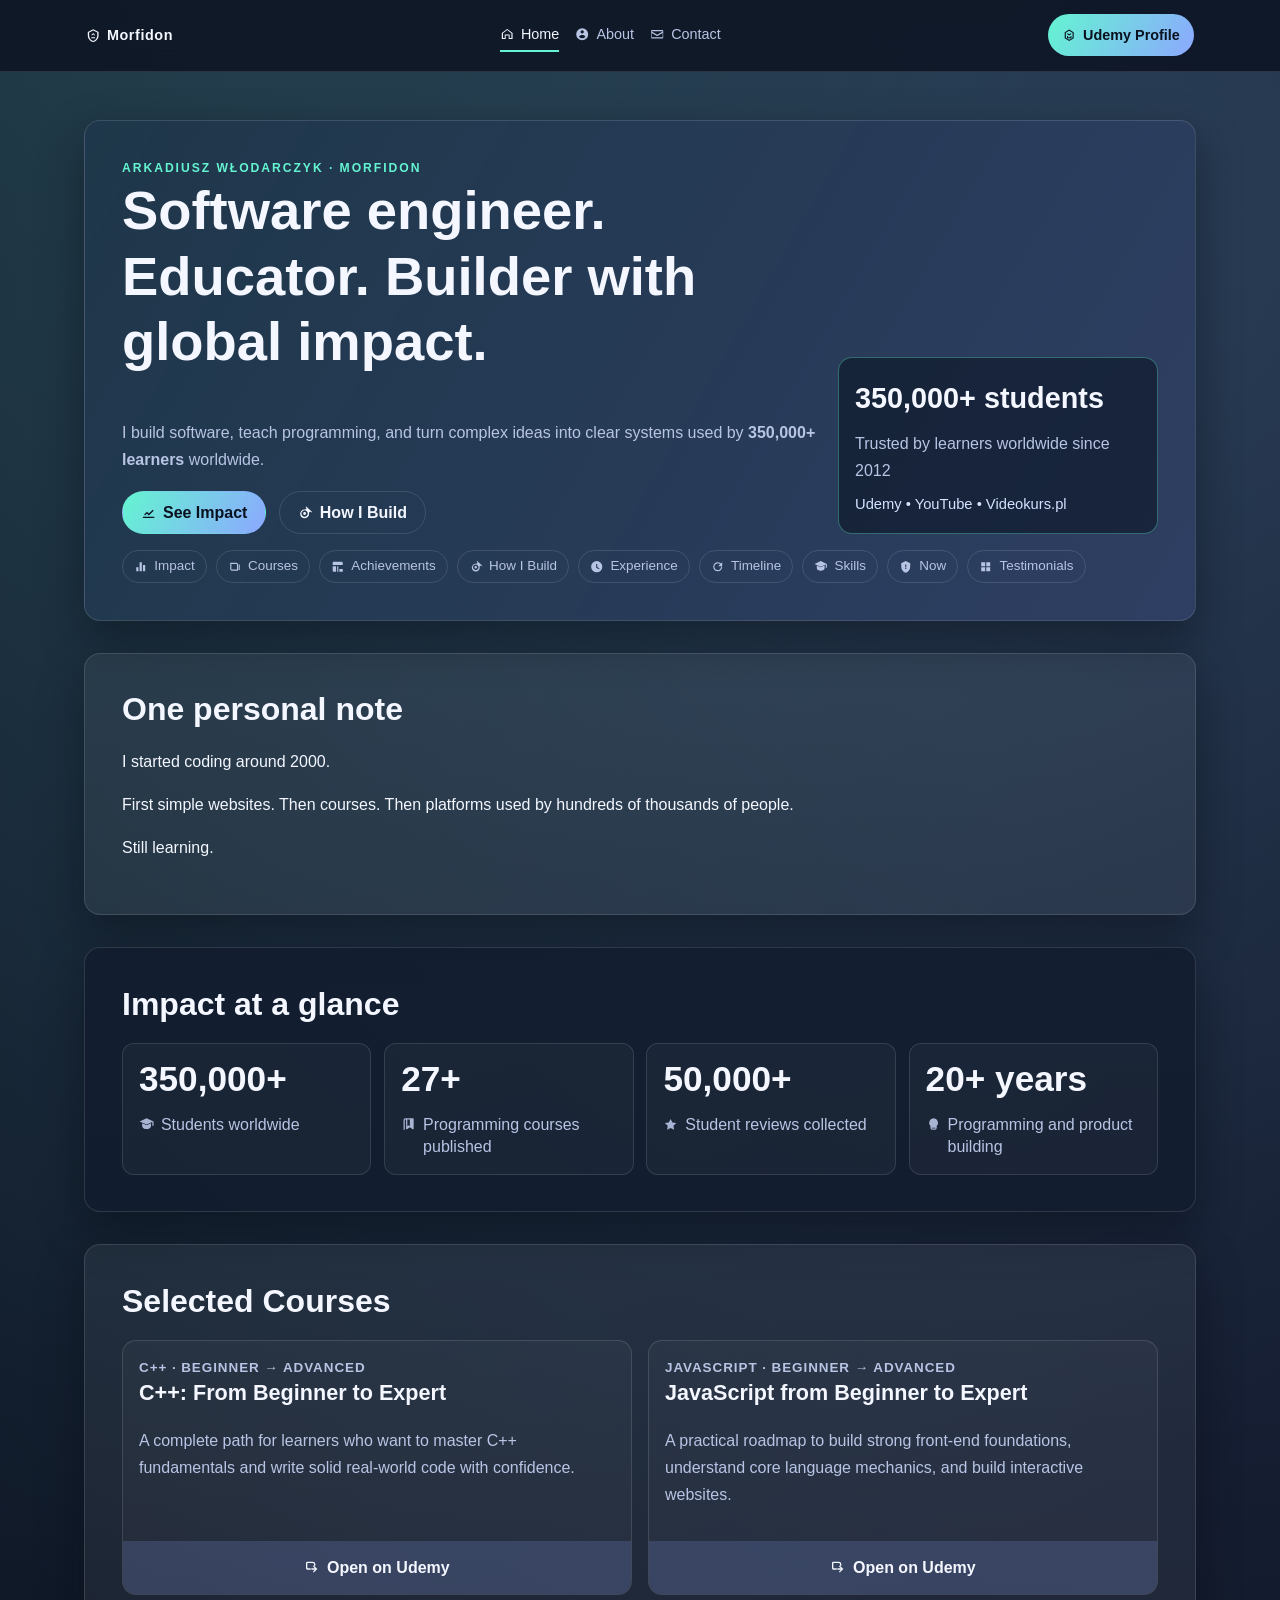
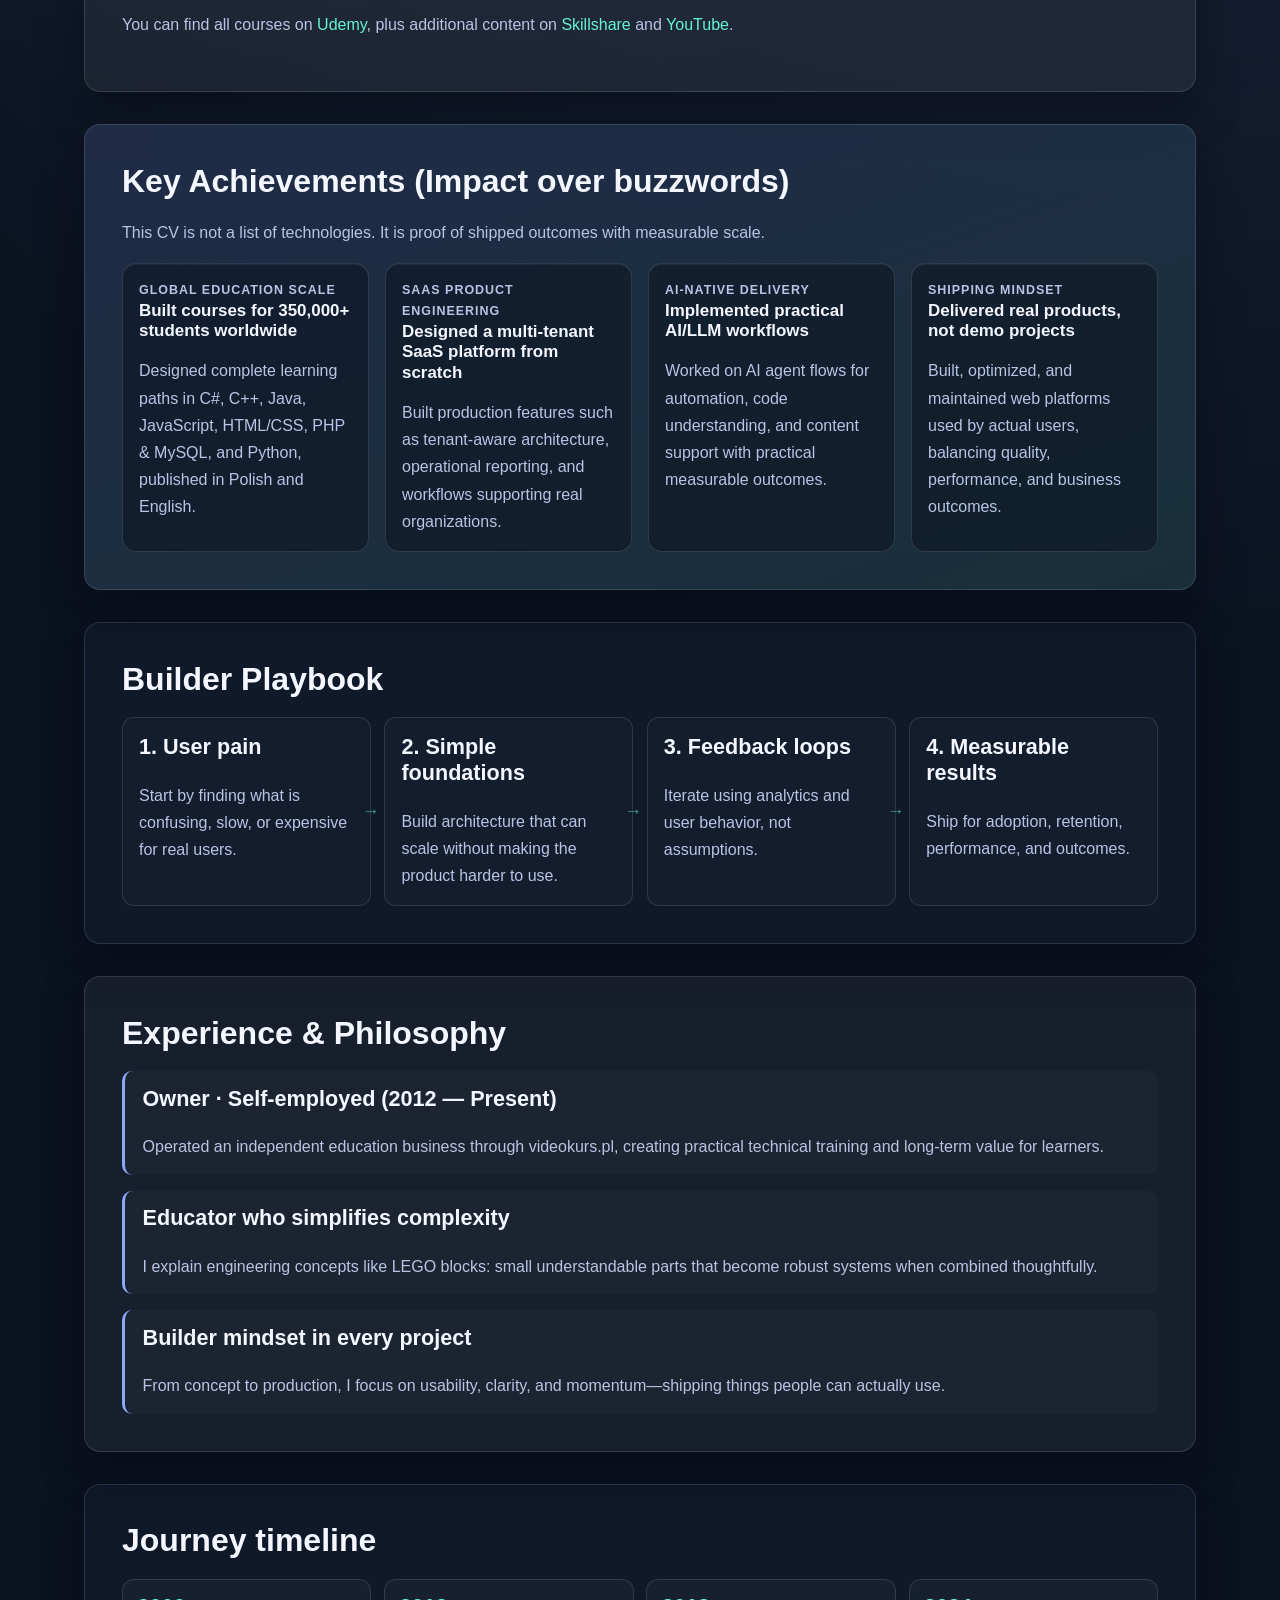
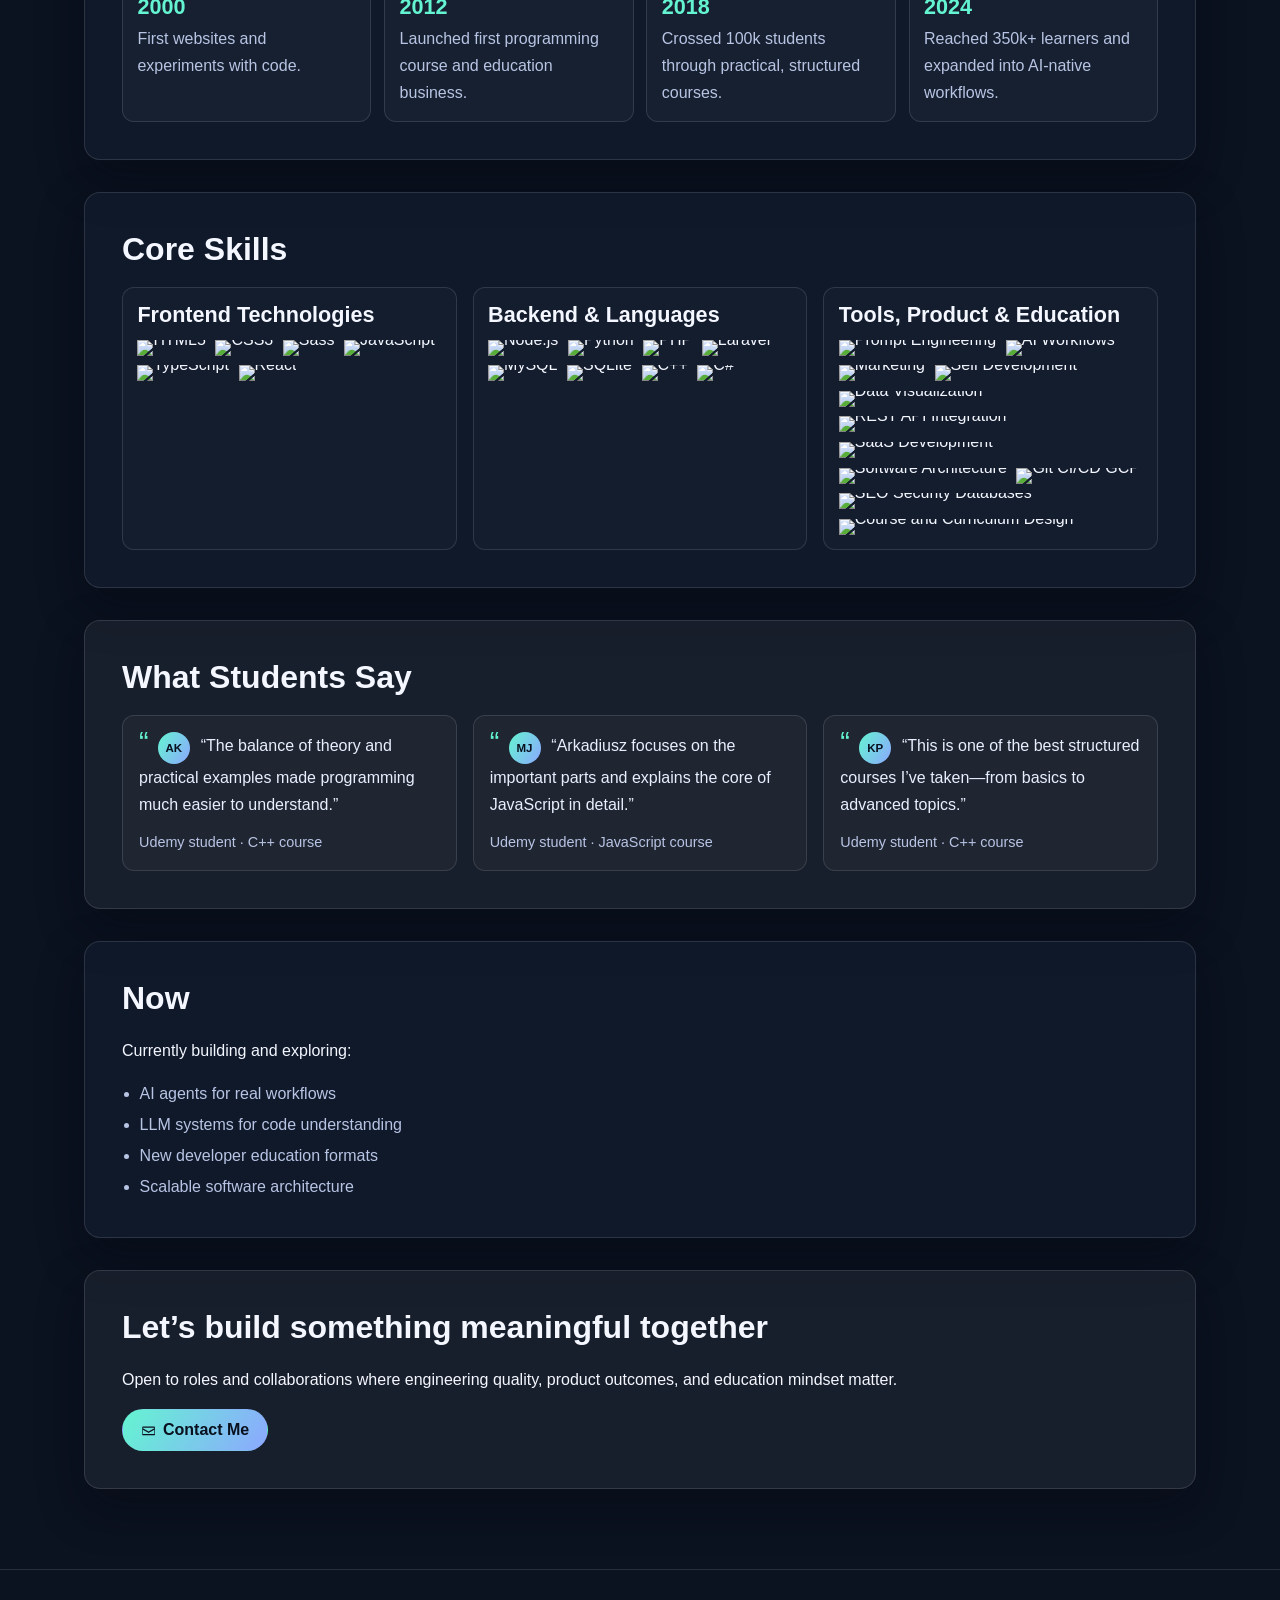
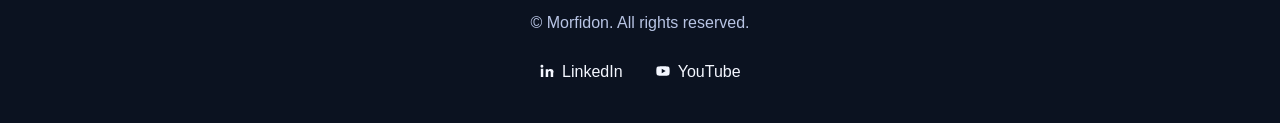
==== commit f12f4a39: "Polish third Core Skills category with visual badges" ====
--- a/index.html
+++ b/index.html
@@ -199,15 +199,18 @@
                 </article>
                 <article class="skill-group">
                     <h3>Tools, Product & Education</h3>
-                    <div class="skills-wrap">
-                        <span class="skill-chip">Data Visualization</span>
-                        <span class="skill-chip">REST API Integration</span>
-                        <span class="skill-chip">SaaS Development</span>
-                        <span class="skill-chip">Software Architecture</span>
-                        <span class="skill-chip">Git · CI/CD · GCP</span>
-                        <span class="skill-chip">SEO · Security · Databases</span>
-                        <span class="skill-chip">Course & Curriculum Design</span>
-                        <span class="skill-chip">Prompt Engineering · AI Workflows</span>
+                    <div class="badge-grid">
+                        <span class="skill-badge"><img src="https://img.shields.io/badge/Prompt%20Engineering-FF6F61?style=for-the-badge&logo=openai&logoColor=white" alt="Prompt Engineering"></span>
+                        <span class="skill-badge"><img src="https://img.shields.io/badge/AI%20Workflows-00B2FF?style=for-the-badge&logo=openai&logoColor=white" alt="AI Workflows"></span>
+                        <span class="skill-badge"><img src="https://img.shields.io/badge/Marketing-FF4500?style=for-the-badge&logo=mailchimp&logoColor=white" alt="Marketing"></span>
+                        <span class="skill-badge"><img src="https://img.shields.io/badge/Self--Development-4CAF50?style=for-the-badge&logo=bookstack&logoColor=white" alt="Self Development"></span>
+                        <span class="skill-badge"><img src="https://img.shields.io/badge/Data%20Visualization-6C63FF?style=for-the-badge&logo=chartdotjs&logoColor=white" alt="Data Visualization"></span>
+                        <span class="skill-badge"><img src="https://img.shields.io/badge/REST%20API%20Integration-0A9396?style=for-the-badge&logo=fastapi&logoColor=white" alt="REST API Integration"></span>
+                        <span class="skill-badge"><img src="https://img.shields.io/badge/SaaS%20Development-7B2CBF?style=for-the-badge&logo=vercel&logoColor=white" alt="SaaS Development"></span>
+                        <span class="skill-badge"><img src="https://img.shields.io/badge/Software%20Architecture-264653?style=for-the-badge&logo=diagramsdotnet&logoColor=white" alt="Software Architecture"></span>
+                        <span class="skill-badge"><img src="https://img.shields.io/badge/Git%20%C2%B7%20CI%2FCD%20%C2%B7%20GCP-1D3557?style=for-the-badge&logo=googlecloud&logoColor=white" alt="Git CI/CD GCP"></span>
+                        <span class="skill-badge"><img src="https://img.shields.io/badge/SEO%20%C2%B7%20Security%20%C2%B7%20Databases-2A9D8F?style=for-the-badge&logo=google&logoColor=white" alt="SEO Security Databases"></span>
+                        <span class="skill-badge"><img src="https://img.shields.io/badge/Course%20%26%20Curriculum%20Design-E76F51?style=for-the-badge&logo=readthedocs&logoColor=white" alt="Course and Curriculum Design"></span>
                     </div>
                 </article>
             </div>
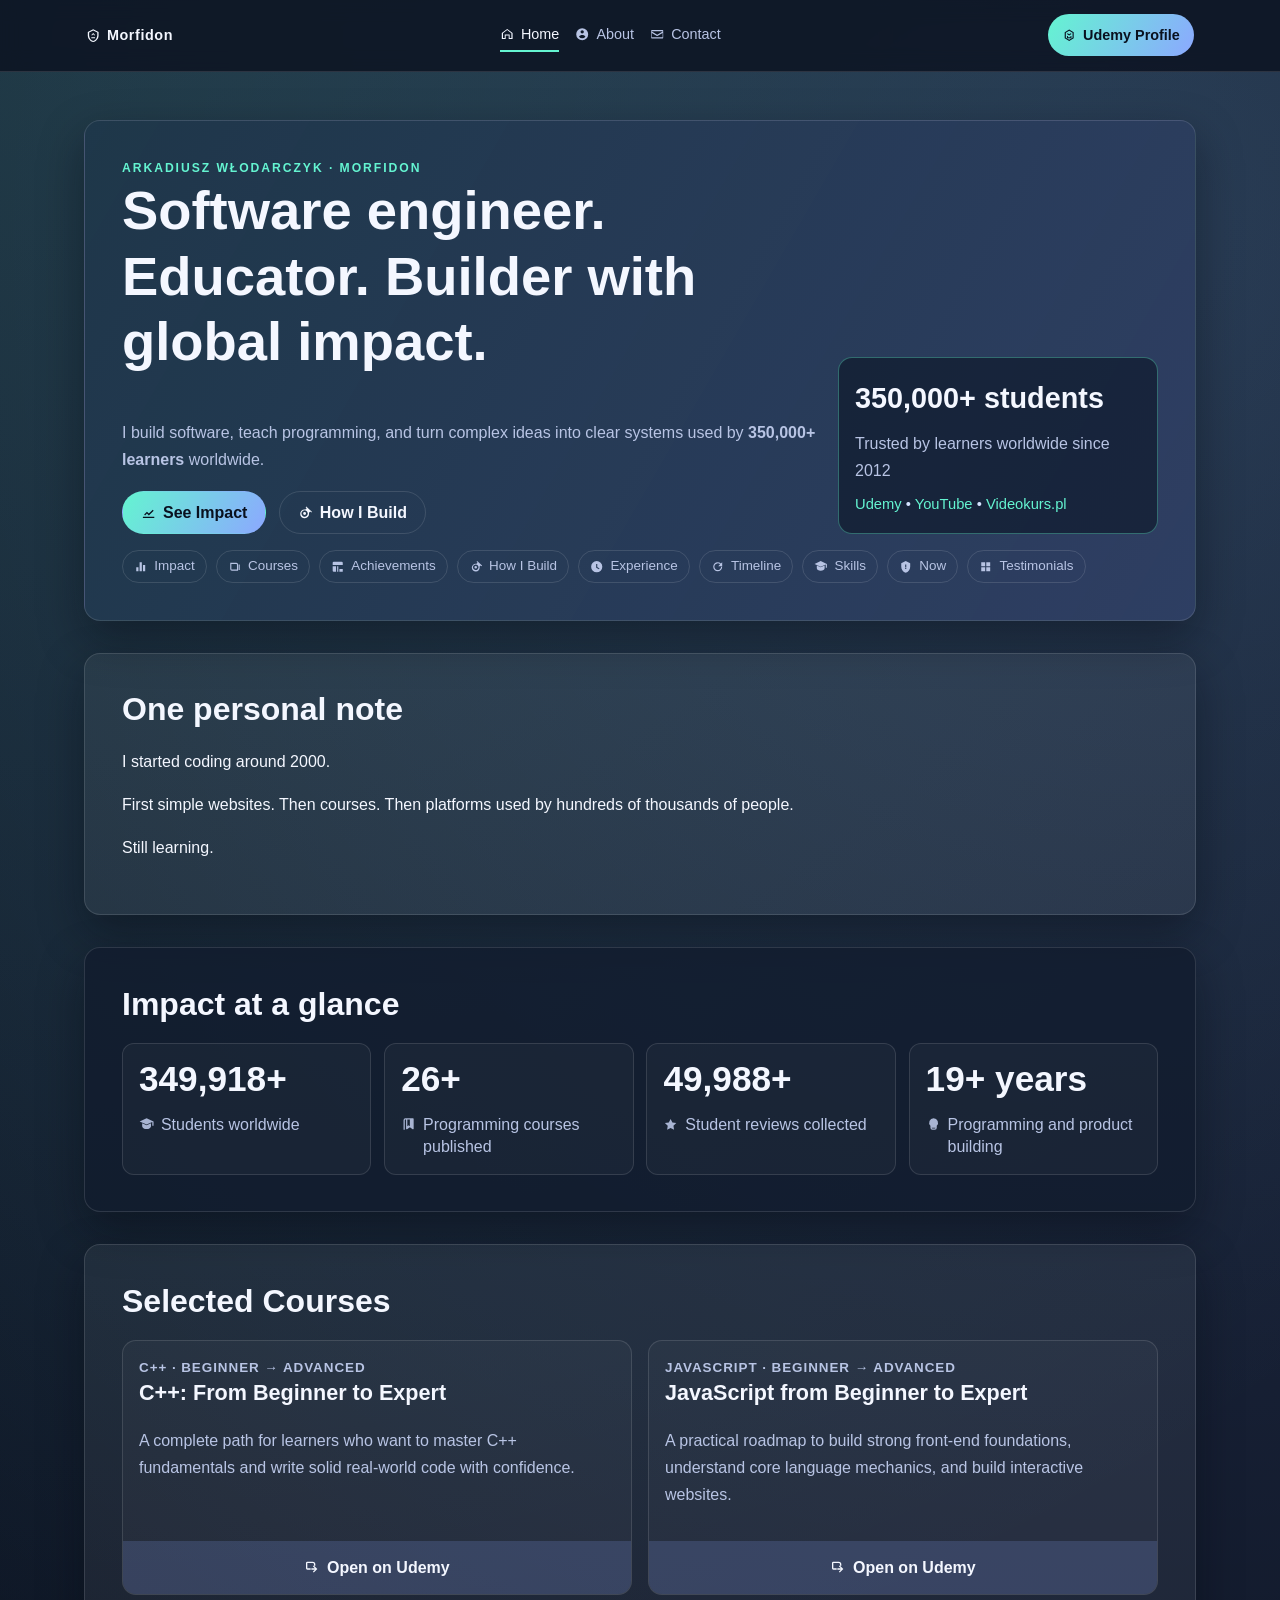
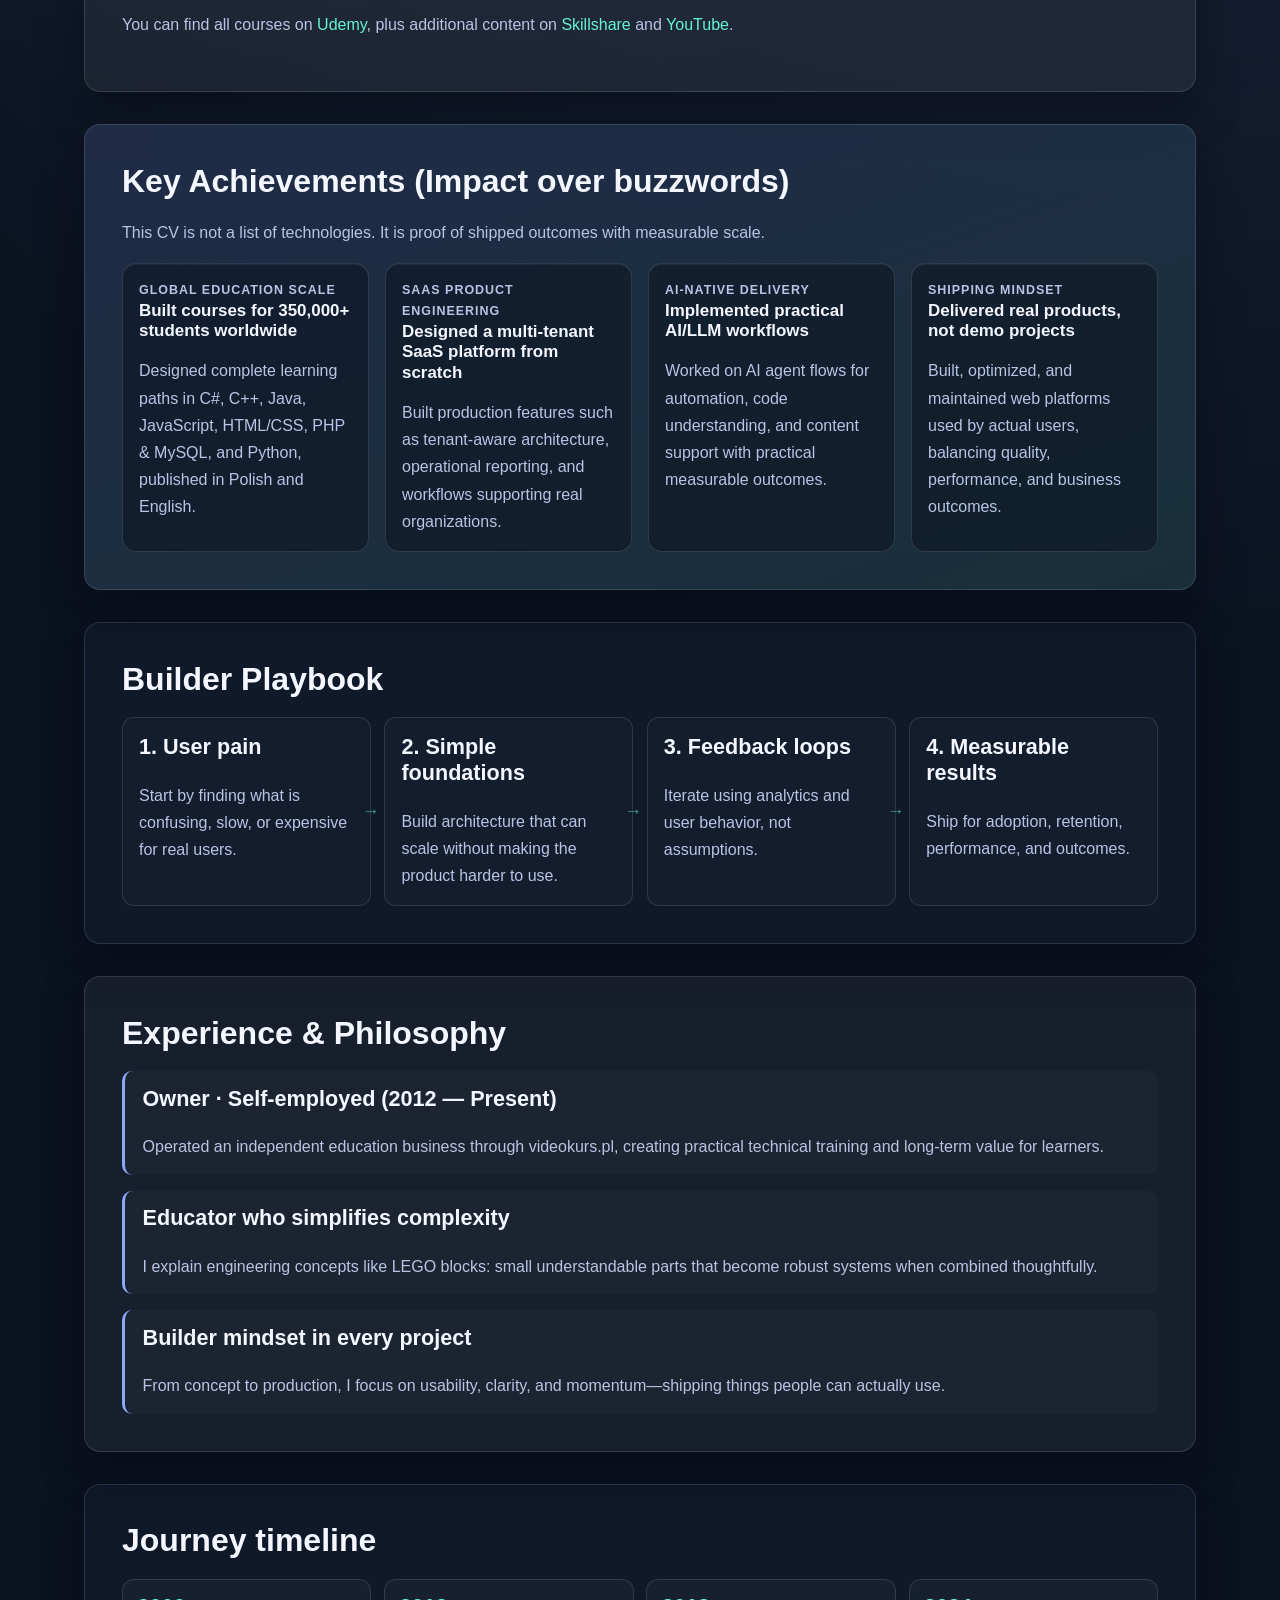
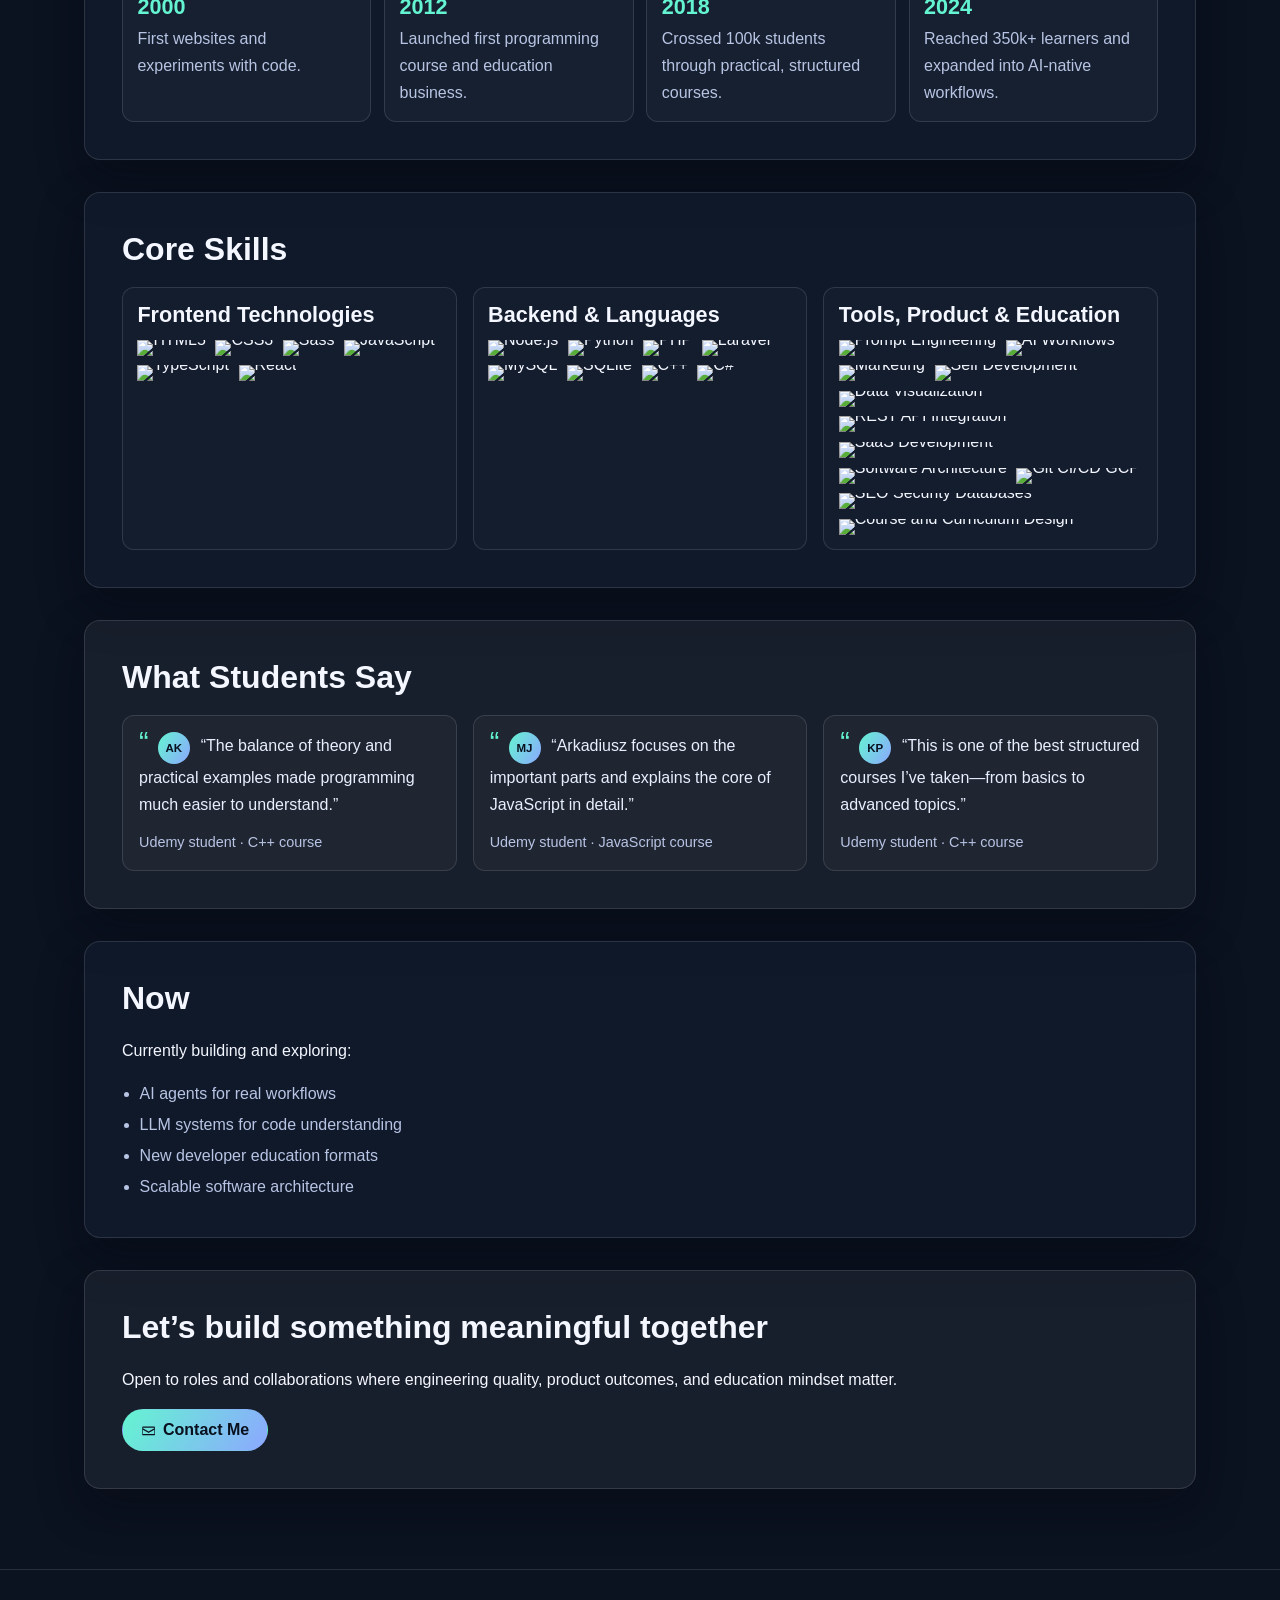
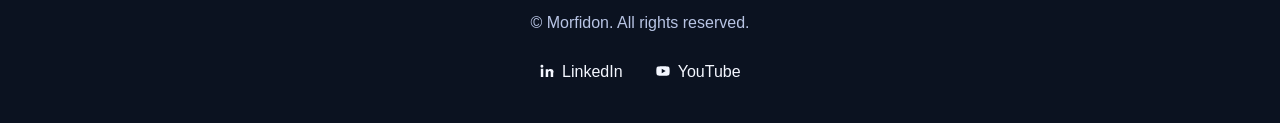
==== commit 03dc26d9: "Make hero platform names clickable links" ====
--- a/index.html
+++ b/index.html
@@ -25,7 +25,7 @@
                 <aside class="hero-trust" aria-label="Trust signals">
                     <p class="hero-trust-value">350,000+ students</p>
                     <p class="hero-trust-text">Trusted by learners worldwide since 2012</p>
-                    <p class="hero-trust-platforms">Udemy • YouTube • Videokurs.pl</p>
+                    <p class="hero-trust-platforms"><a href="https://www.udemy.com/user/arkadiuszwodarczyk/" target="_blank" rel="noopener noreferrer">Udemy</a> • <a href="https://www.youtube.com/@GameDevForNoobs" target="_blank" rel="noopener noreferrer">YouTube</a> • <a href="https://videokurs.pl" target="_blank" rel="noopener noreferrer">Videokurs.pl</a></p>
                 </aside>
             </div>
             <nav class="section-links" aria-label="Home sections">
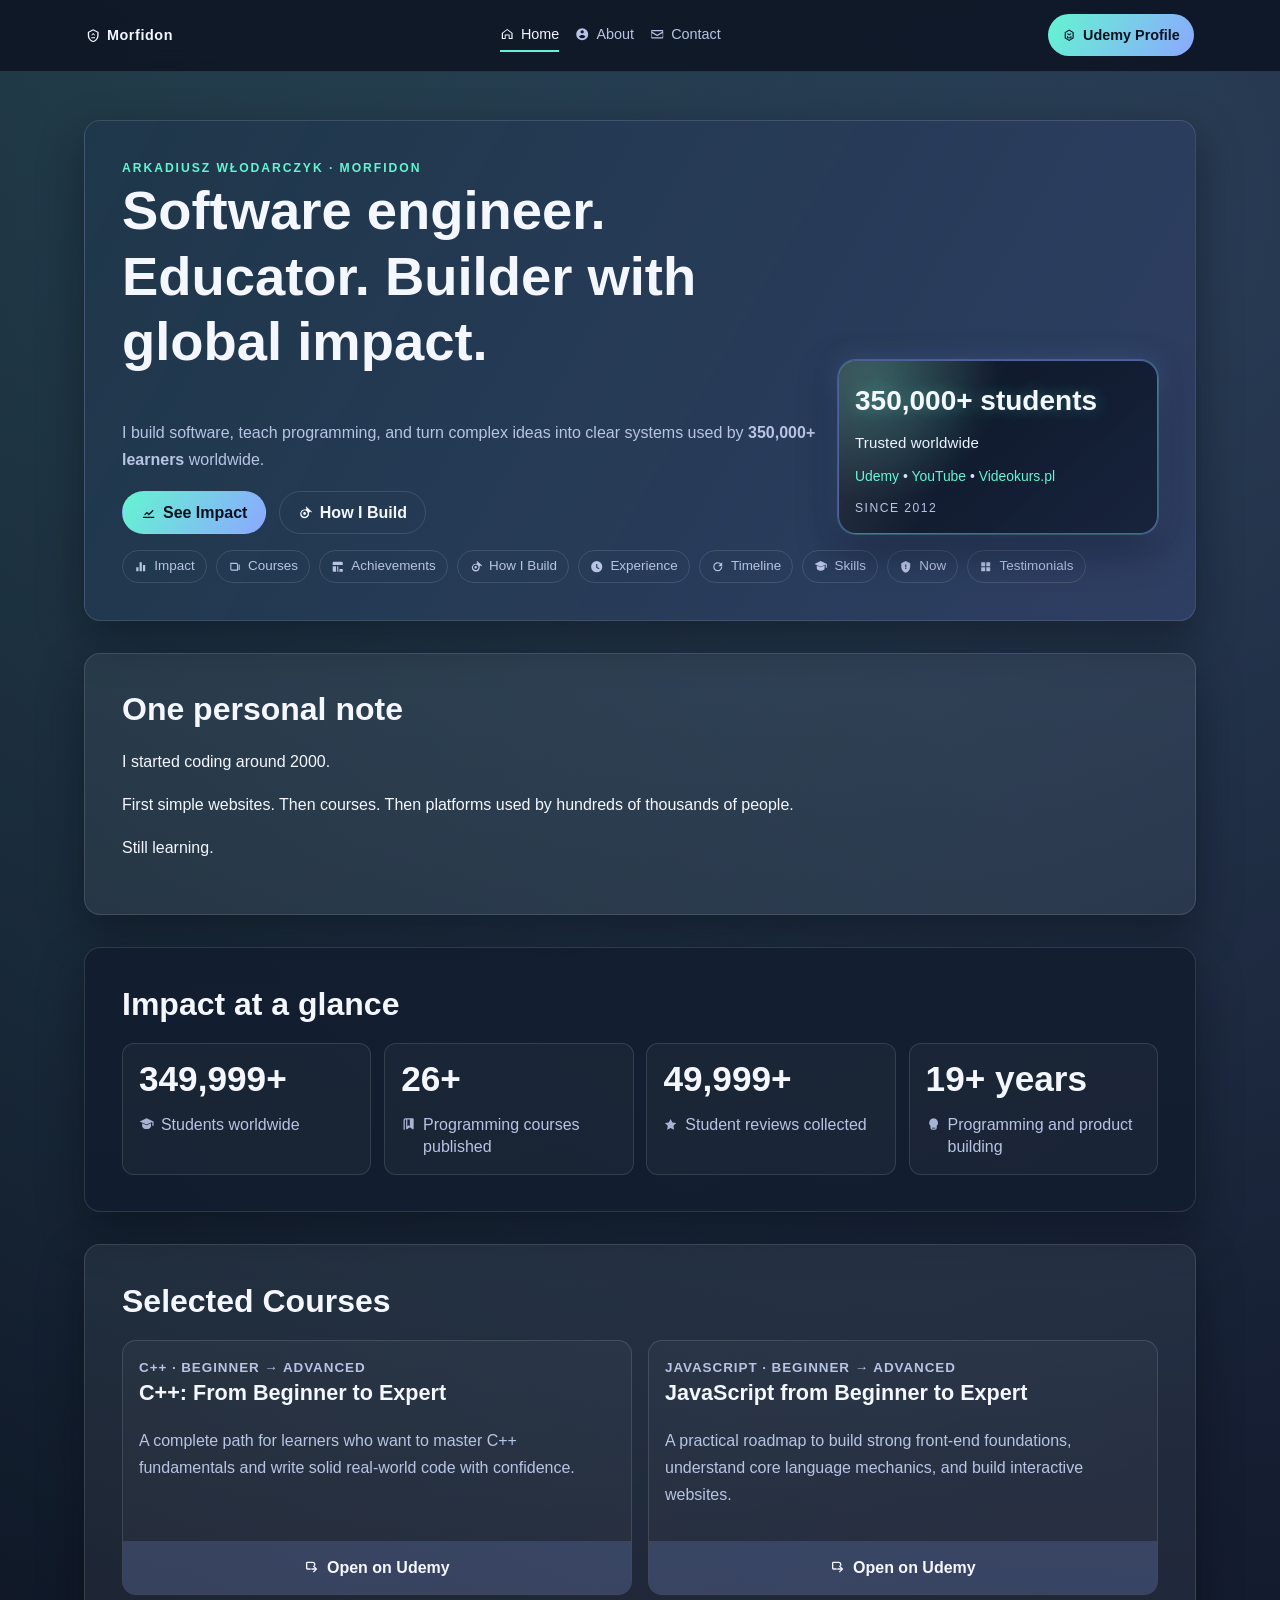
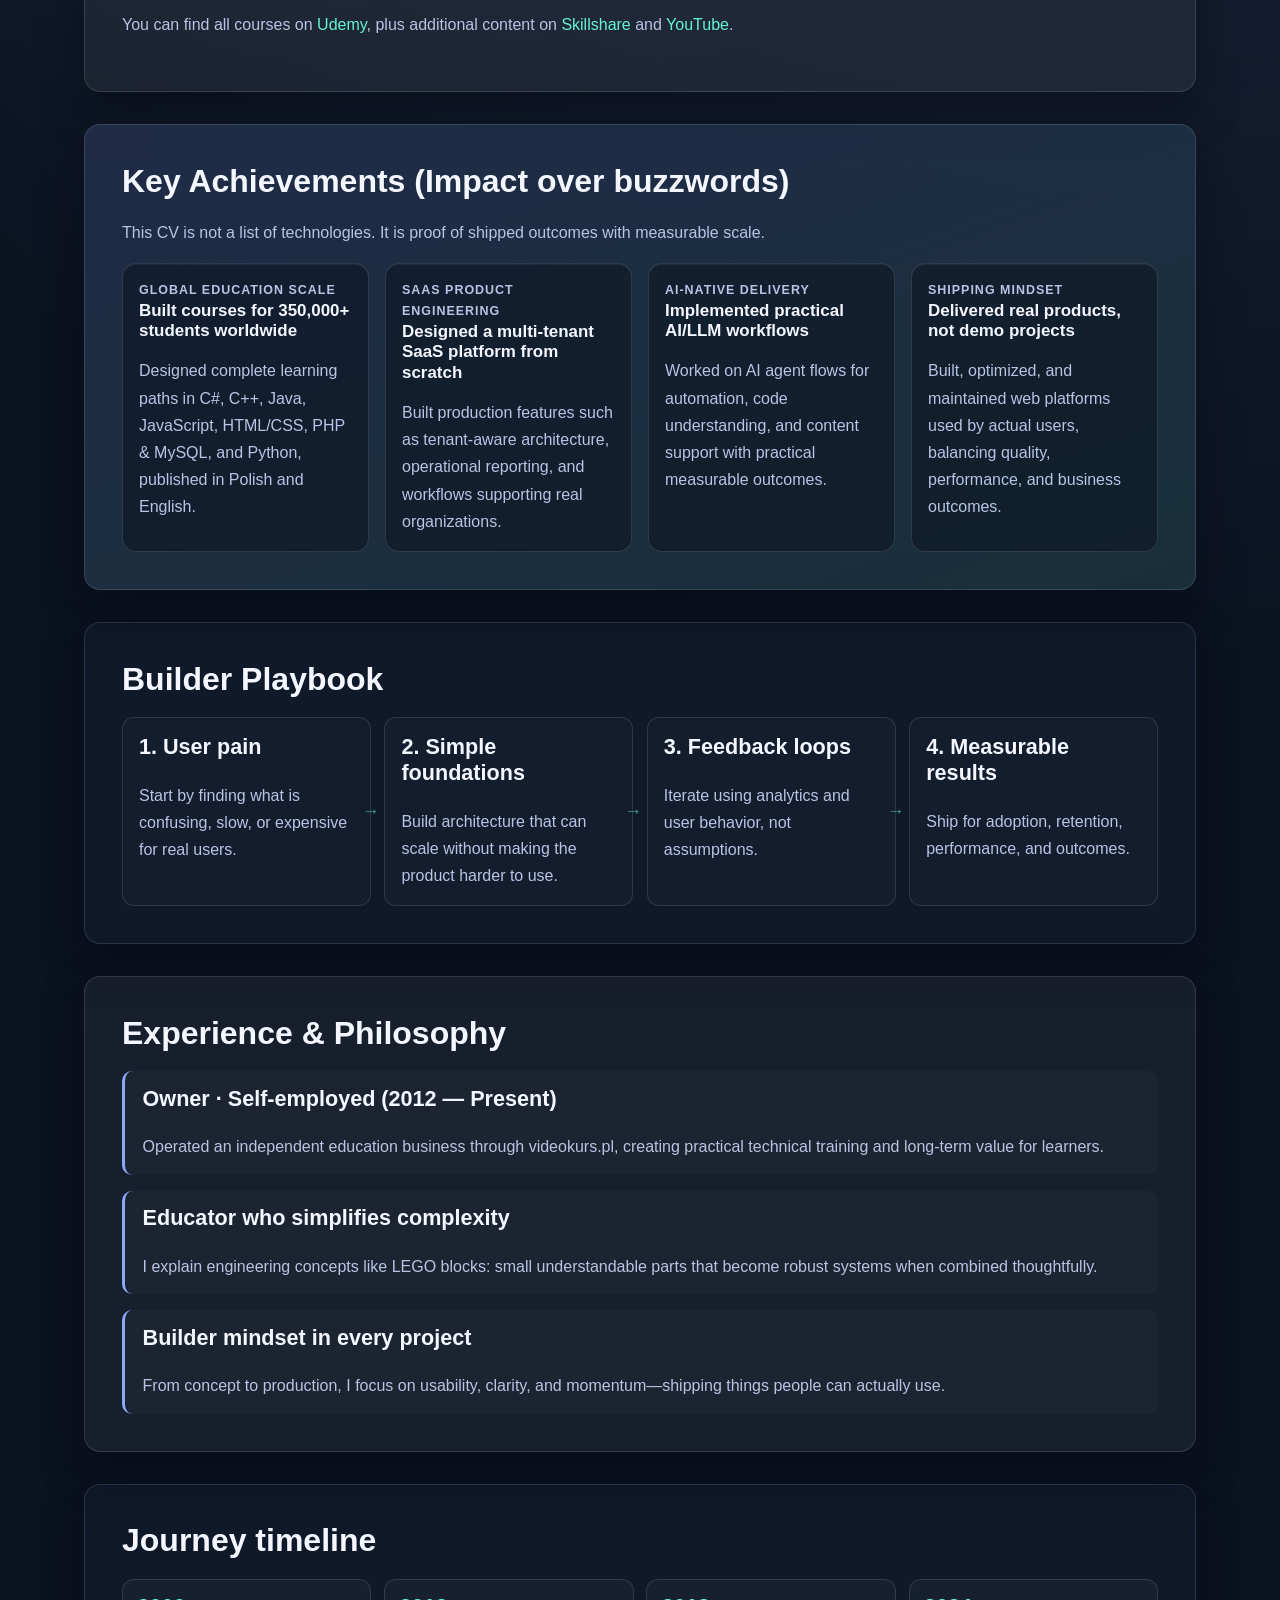
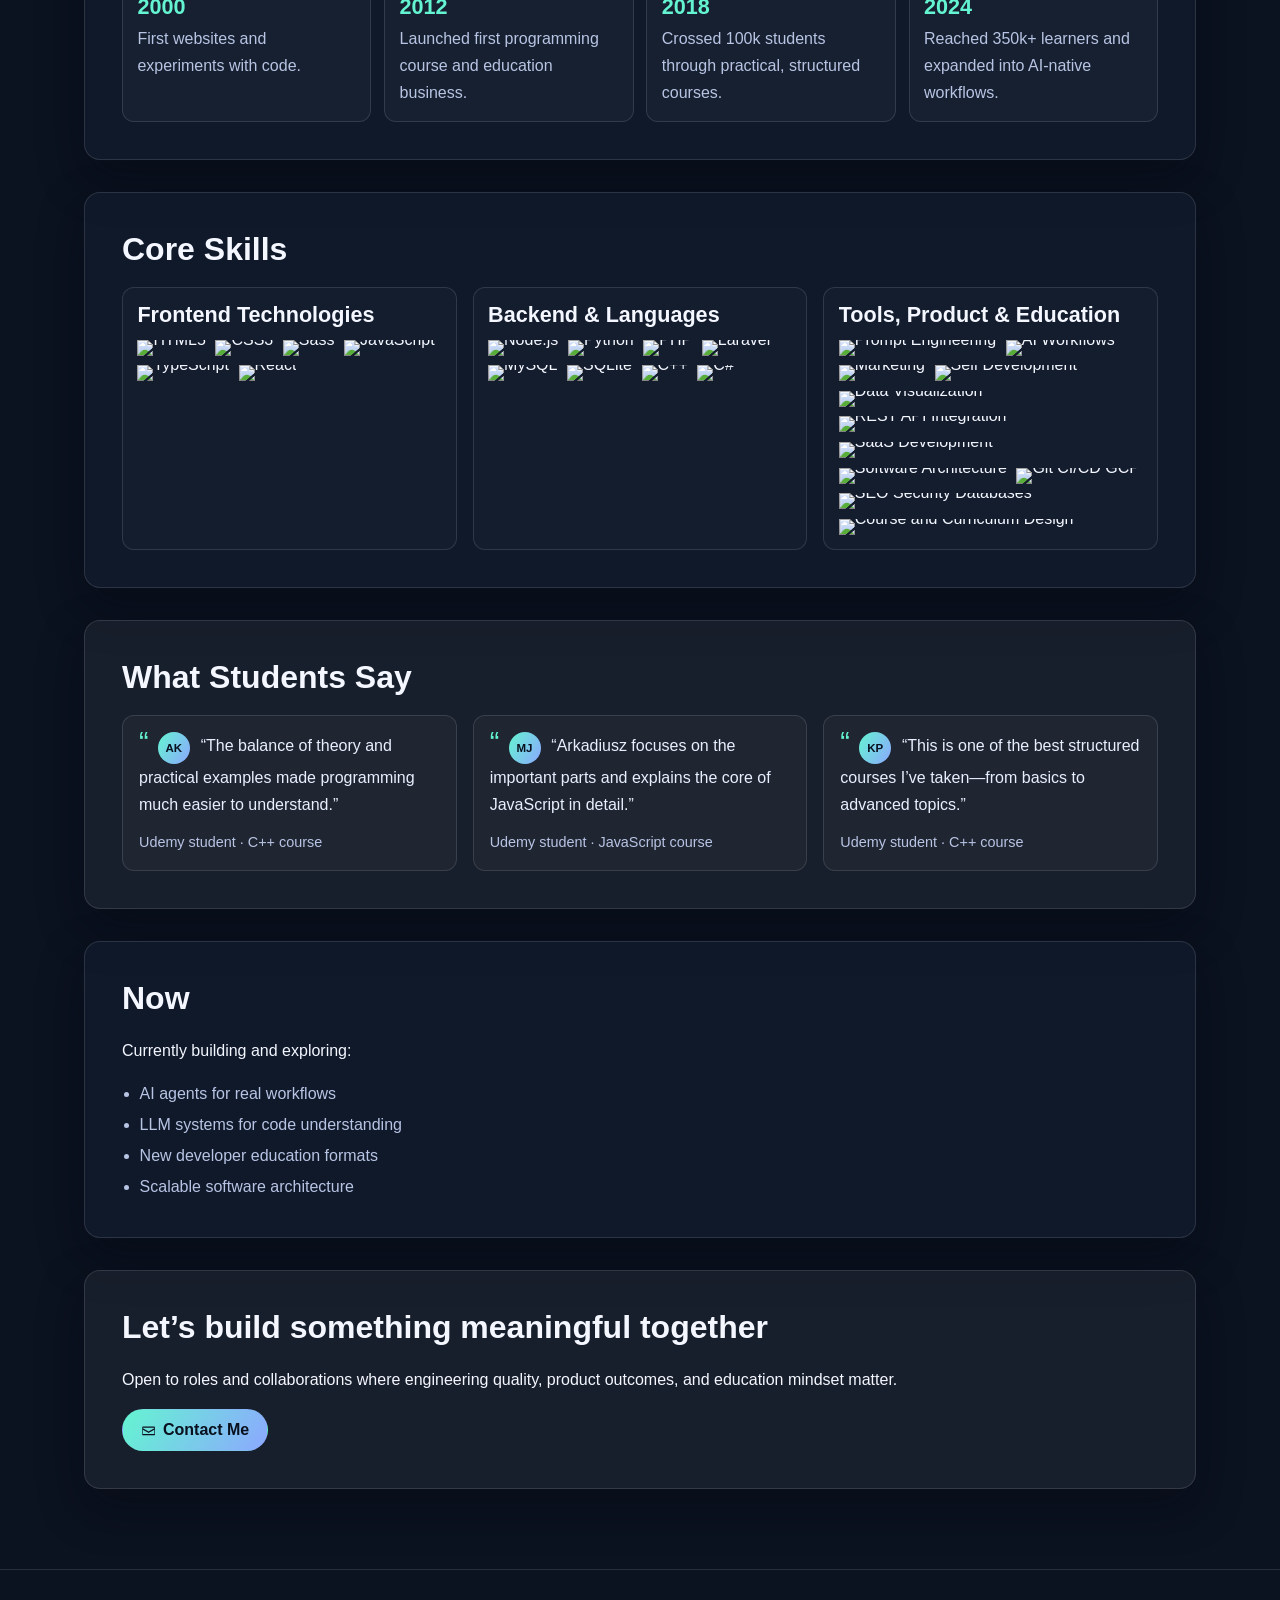
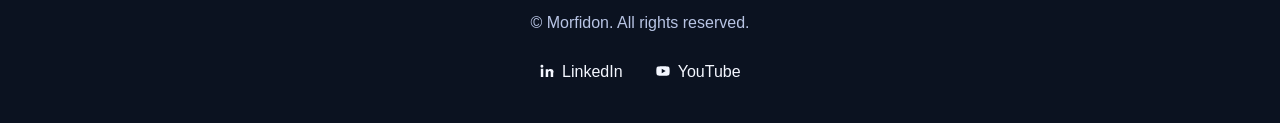
==== commit 4347b1db: "Refine hero trust box into achievement-style badge" ====
--- a/index.html
+++ b/index.html
@@ -22,10 +22,11 @@
                         <a href="#builder-playbook" class="ghost-button"><svg class="icon" viewBox="0 0 24 24" aria-hidden="true"><path d="m14.6 2-1 1 1.7 1.7-2 2A6.9 6.9 0 0 0 12 6.6 7 7 0 1 0 19 13c0-.5 0-.9-.1-1.4l2-2 1.7 1.7 1-1L14.6 2ZM7 13a5 5 0 1 1 8.5 3.5A5 5 0 0 1 7 13Zm5-2.3a2.3 2.3 0 1 0 0 4.6 2.3 2.3 0 0 0 0-4.6Z" fill="currentColor"/></svg>How I Build</a>
                     </div>
                 </div>
-                <aside class="hero-trust" aria-label="Trust signals">
+                <aside class="hero-trust" aria-label="Trust badge">
                     <p class="hero-trust-value">350,000+ students</p>
-                    <p class="hero-trust-text">Trusted by learners worldwide since 2012</p>
+                    <p class="hero-trust-text">Trusted worldwide</p>
                     <p class="hero-trust-platforms"><a href="https://www.udemy.com/user/arkadiuszwodarczyk/" target="_blank" rel="noopener noreferrer">Udemy</a> • <a href="https://www.youtube.com/@GameDevForNoobs" target="_blank" rel="noopener noreferrer">YouTube</a> • <a href="https://videokurs.pl" target="_blank" rel="noopener noreferrer">Videokurs.pl</a></p>
+                    <p class="hero-trust-since">Since 2012</p>
                 </aside>
             </div>
             <nav class="section-links" aria-label="Home sections">
--- a/css/style.css
+++ b/css/style.css
@@ -200,27 +200,55 @@
 }
 
 .hero-trust {
-    border: 1px solid rgba(100, 244, 209, 0.35);
-    background: rgba(9, 17, 31, 0.55);
-    border-radius: 14px;
-    padding: 1rem;
+    position: relative;
+    border: 1px solid rgba(139, 166, 255, 0.5);
+    background:
+        radial-gradient(circle at 12% 12%, rgba(100, 244, 209, 0.24), transparent 38%),
+        linear-gradient(140deg, rgba(9, 17, 31, 0.9), rgba(20, 32, 55, 0.86));
+    border-radius: 18px;
+    padding: 1rem 1rem 0.9rem;
+    box-shadow:
+        0 0 0 1px rgba(100, 244, 209, 0.22),
+        0 14px 36px rgba(8, 14, 30, 0.5),
+        0 0 24px rgba(139, 166, 255, 0.26);
+    overflow: hidden;
+}
+
+.hero-trust::after {
+    content: "";
+    position: absolute;
+    inset: 0;
+    pointer-events: none;
+    background: linear-gradient(120deg, rgba(255, 255, 255, 0.14), transparent 42%);
+    mix-blend-mode: screen;
 }
 
 .hero-trust-value {
-    font-size: clamp(1.3rem, 2.6vw, 1.8rem);
+    font-size: clamp(1.28rem, 2.4vw, 1.75rem);
     font-weight: 800;
     margin: 0;
+    text-shadow: 0 0 16px rgba(100, 244, 209, 0.33);
 }
 
 .hero-trust-text {
-    margin: 0.4rem 0 0;
-    color: var(--text-muted);
+    margin: 0.35rem 0 0;
+    color: #ecf3ff;
+    font-size: 0.94rem;
+    letter-spacing: 0.01em;
 }
 
 .hero-trust-platforms {
-    margin: 0.5rem 0 0;
+    margin: 0.6rem 0 0;
     color: #d4e2ff;
-    font-size: 0.92rem;
+    font-size: 0.87rem;
+}
+
+.hero-trust-since {
+    margin: 0.55rem 0 0;
+    color: var(--text-muted);
+    font-size: 0.76rem;
+    letter-spacing: 0.12em;
+    text-transform: uppercase;
 }
 
 .hero-actions {
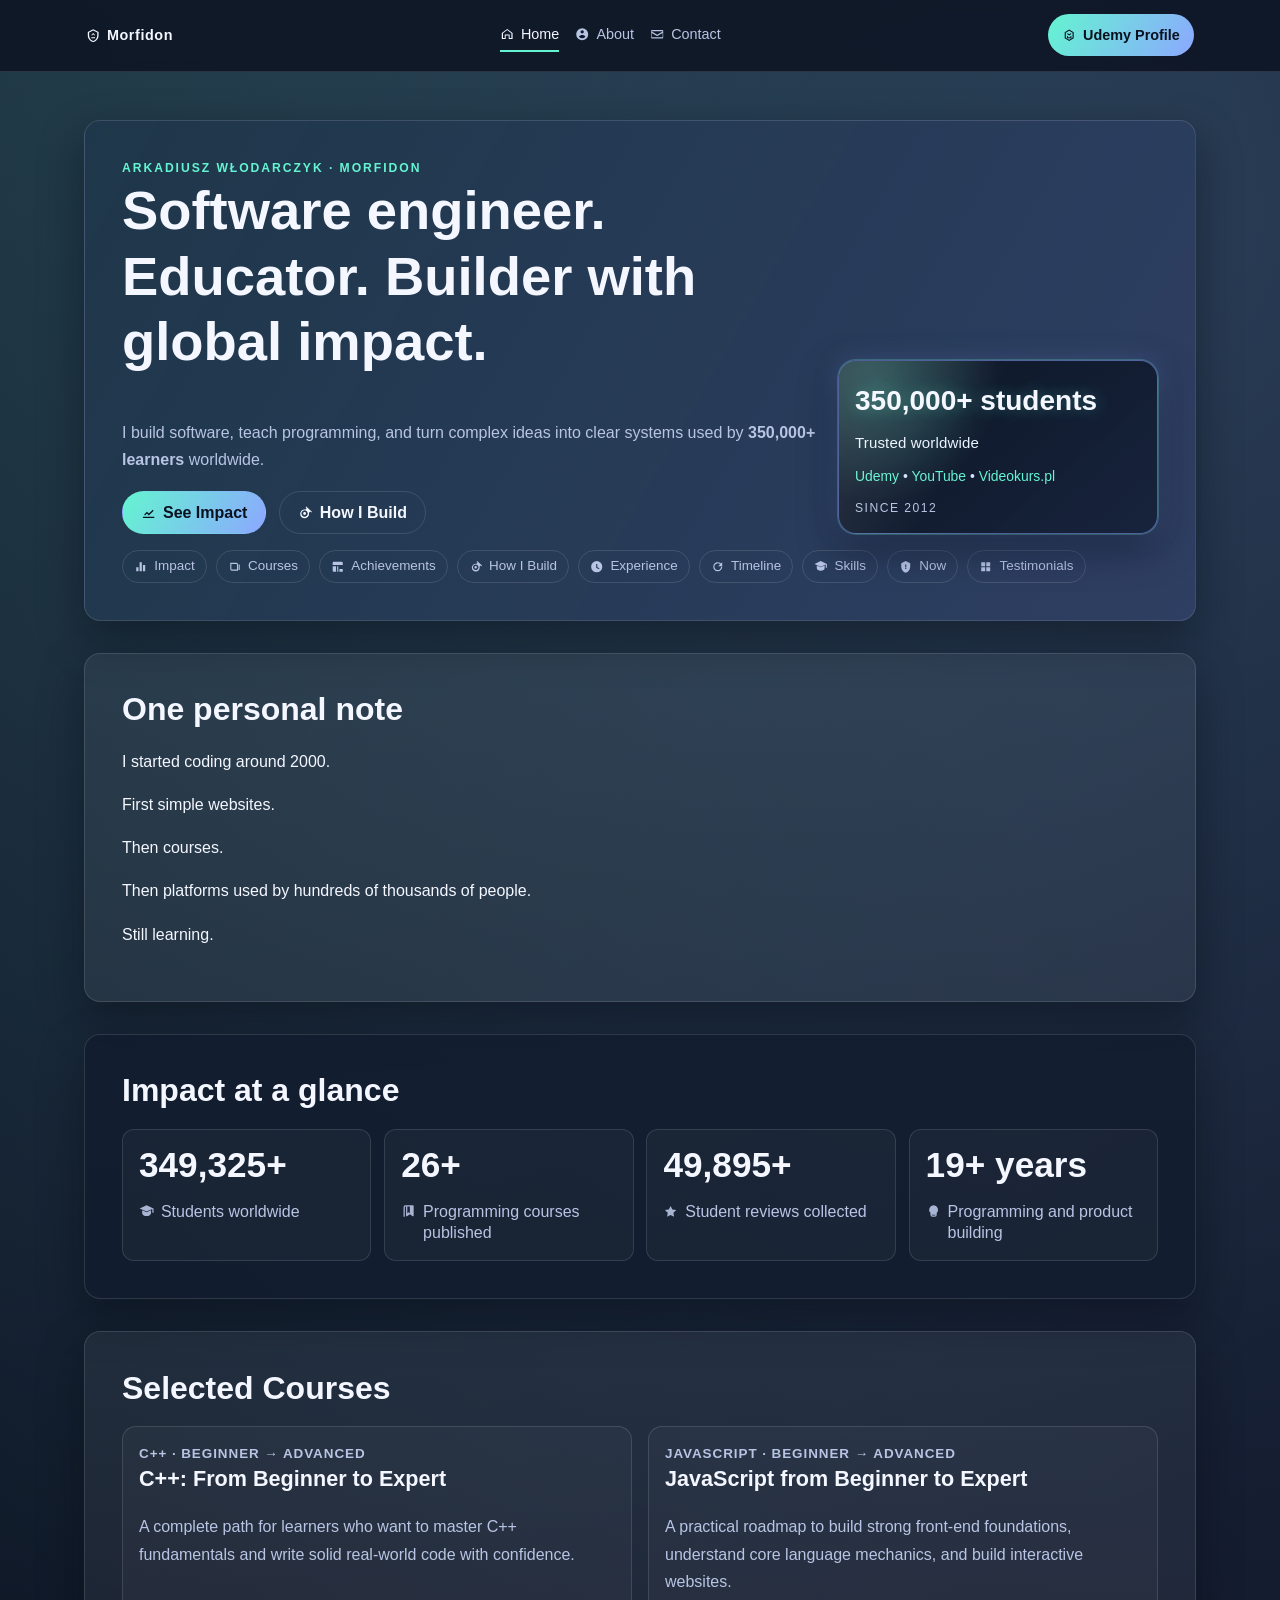
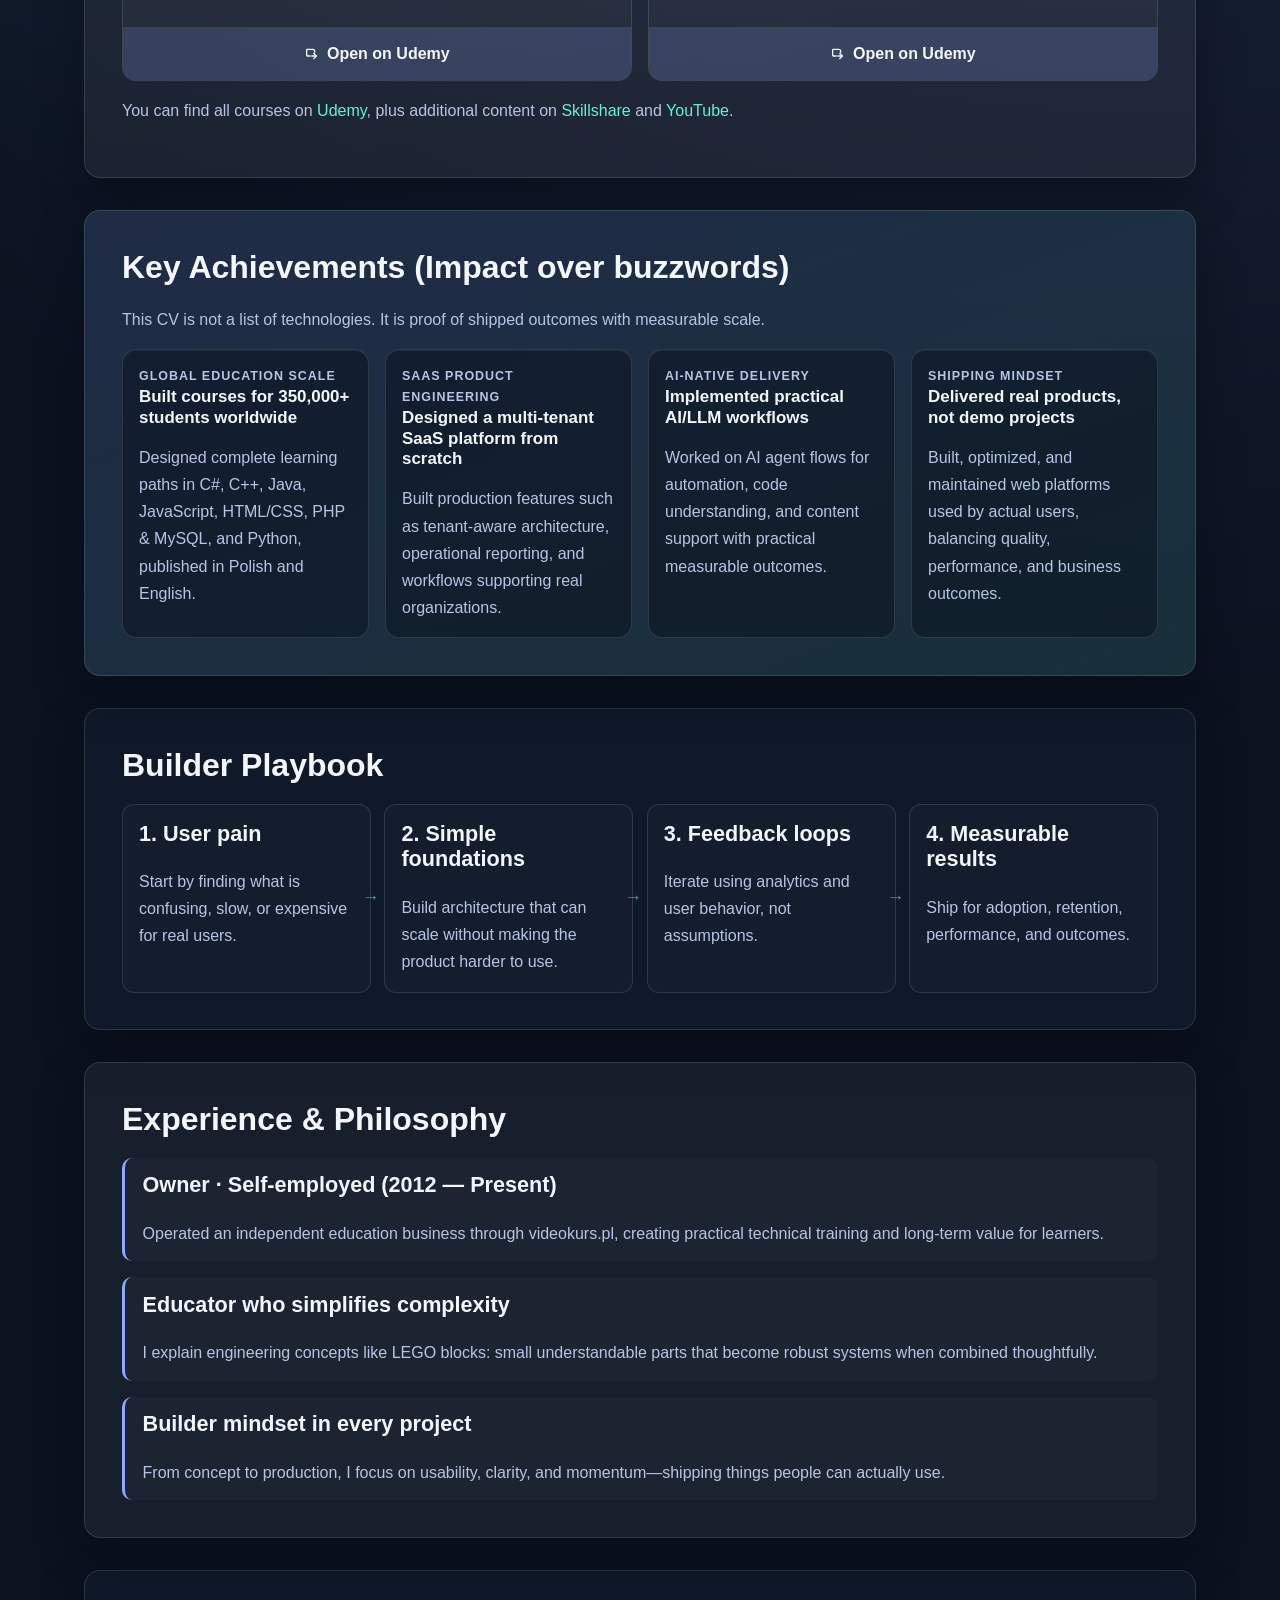
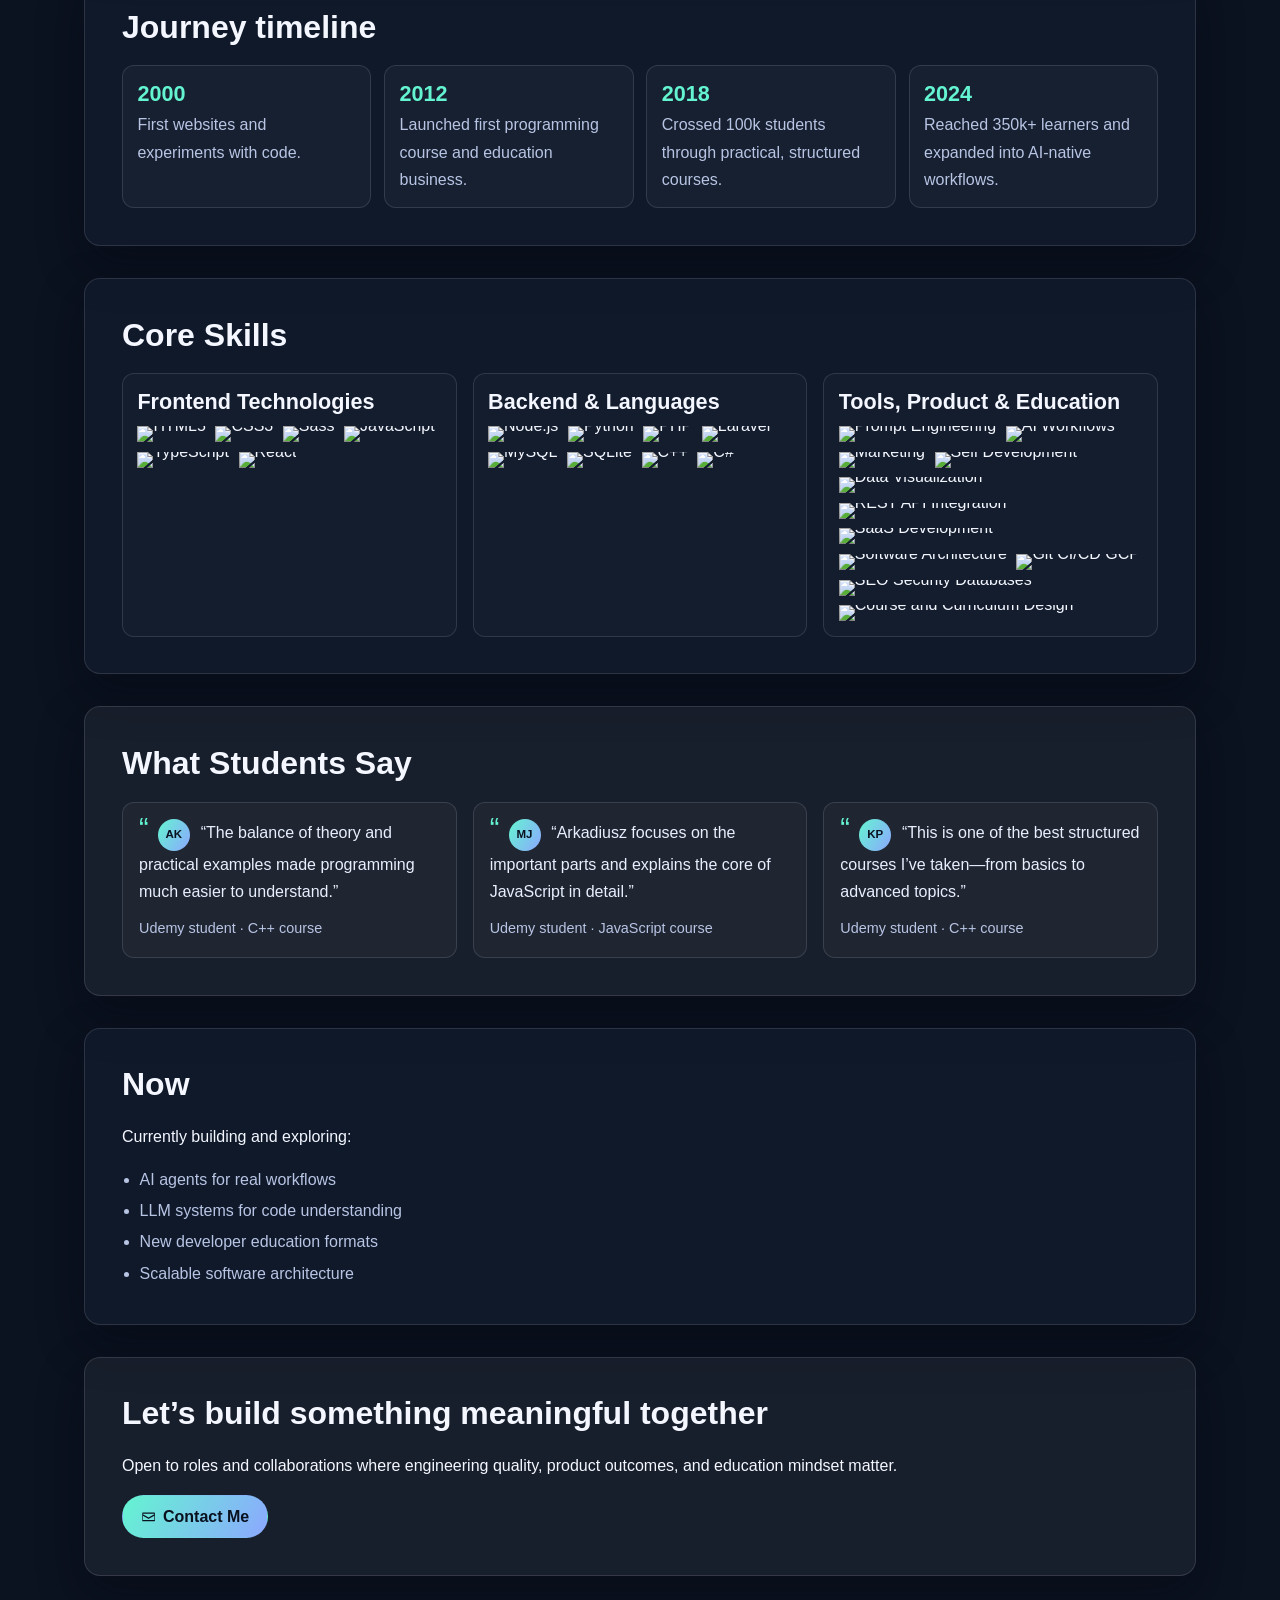
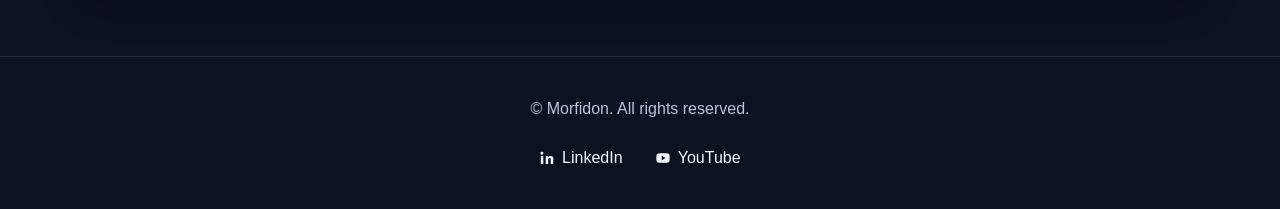
==== commit ada4a3c6: "Tighten rhythm of 'One personal note' hero copy" ====
--- a/index.html
+++ b/index.html
@@ -45,7 +45,9 @@
         <section id="personal-line" class="section section-alt">
             <h2>One personal note</h2>
             <p>I started coding around 2000.</p>
-            <p>First simple websites. Then courses. Then platforms used by hundreds of thousands of people.</p>
+            <p>First simple websites.</p>
+            <p>Then courses.</p>
+            <p>Then platforms used by hundreds of thousands of people.</p>
             <p>Still learning.</p>
         </section>
 
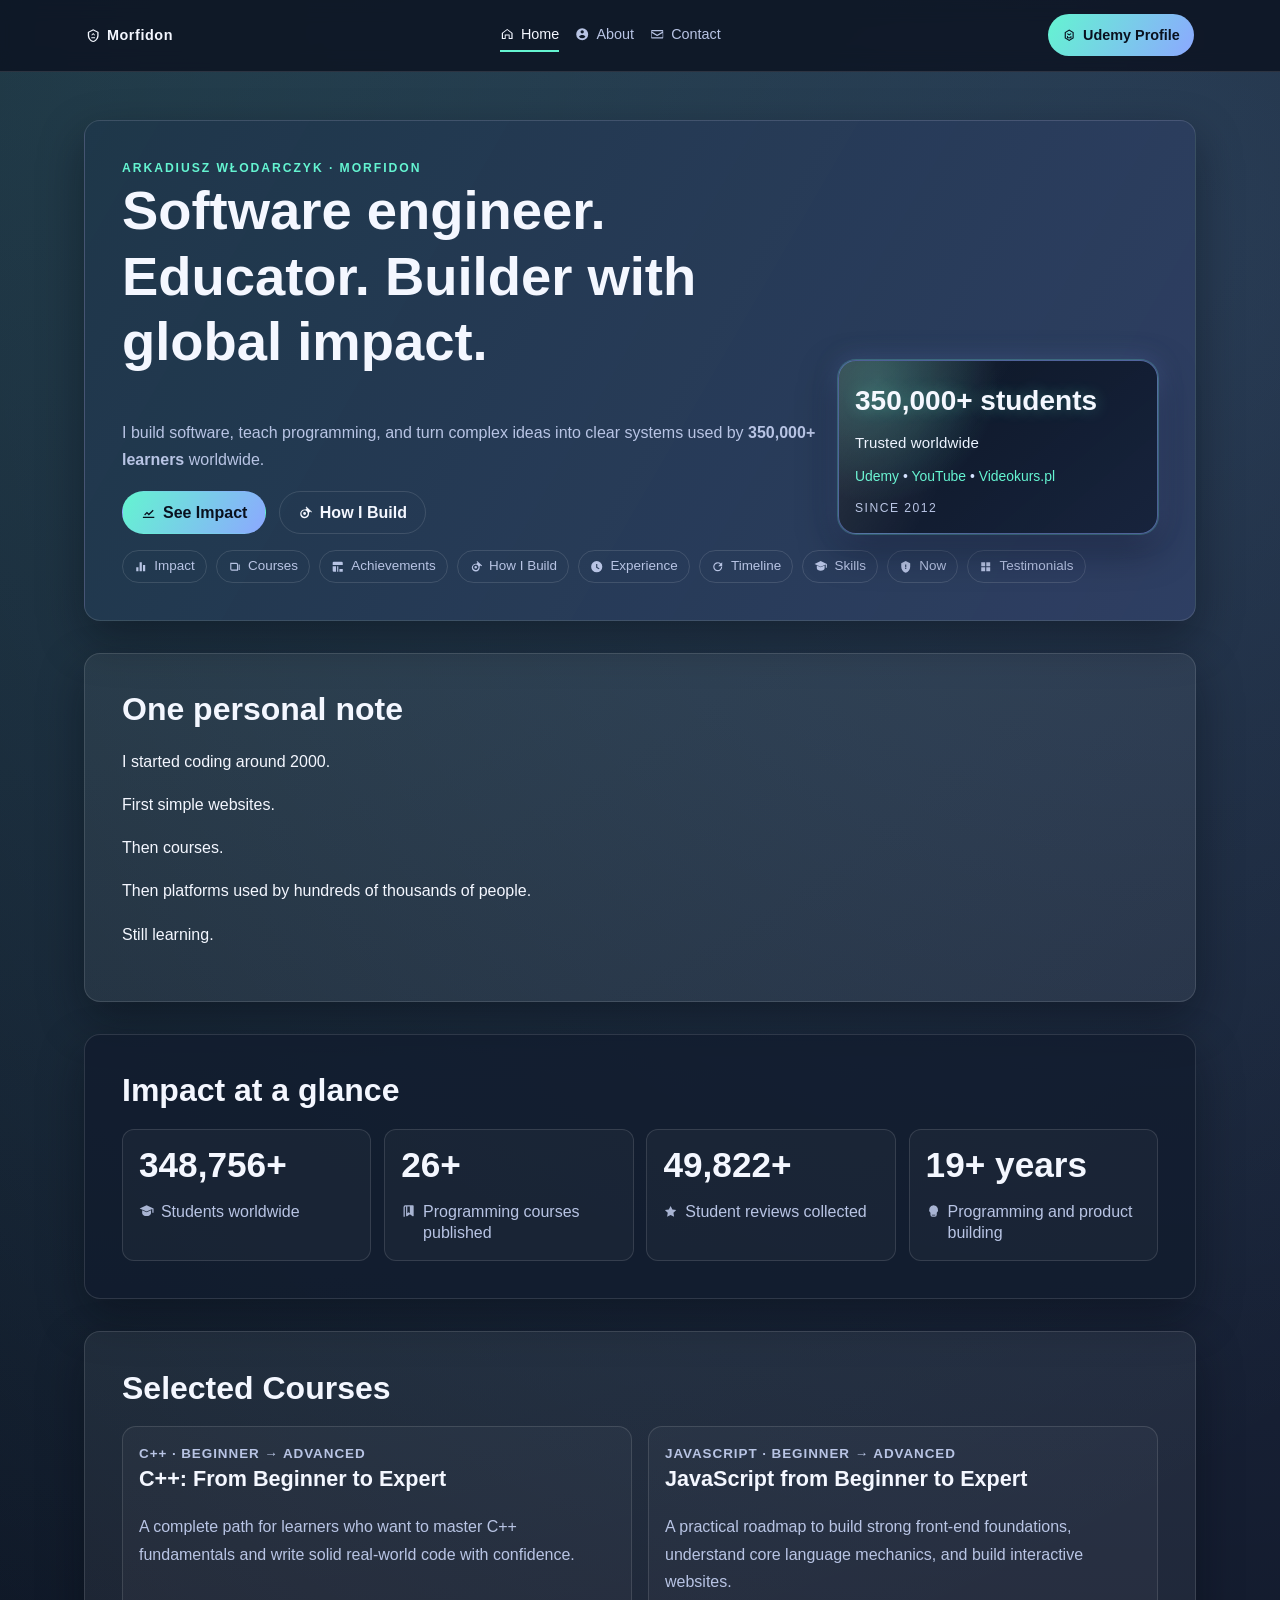
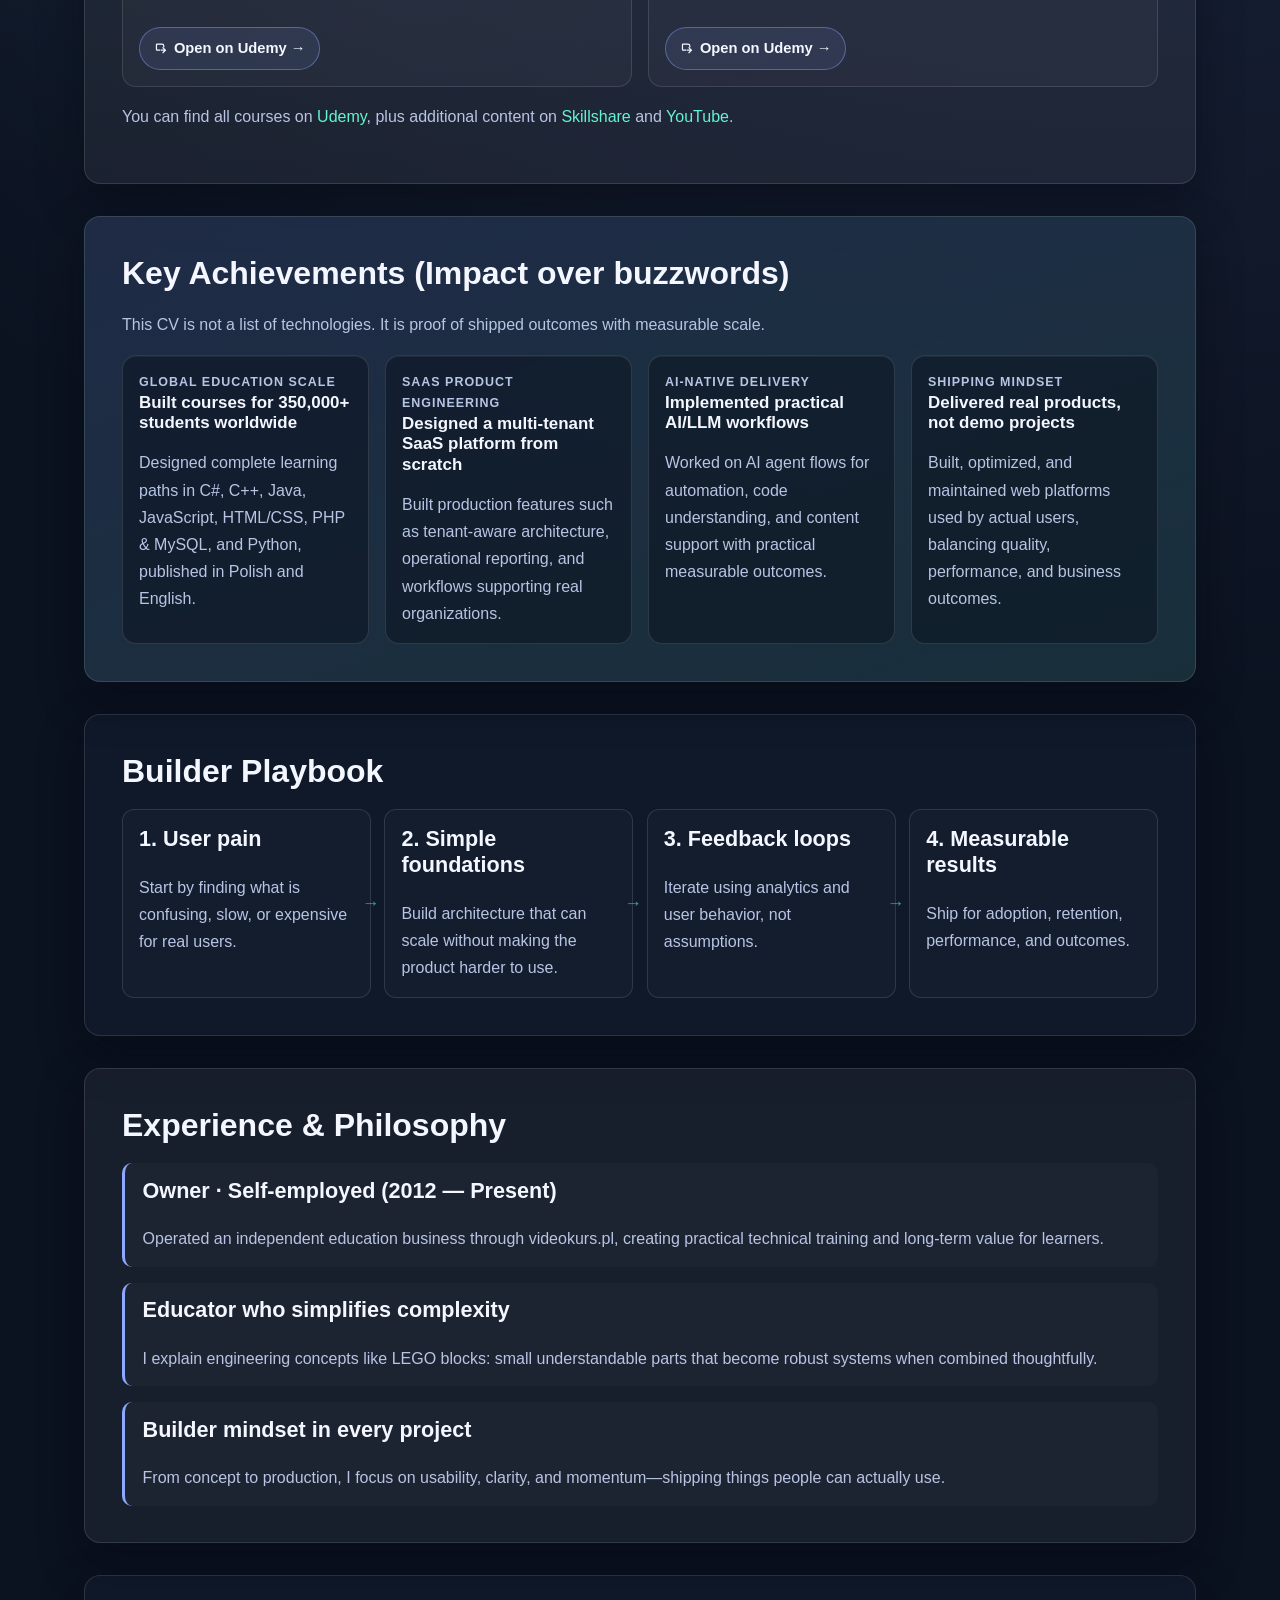
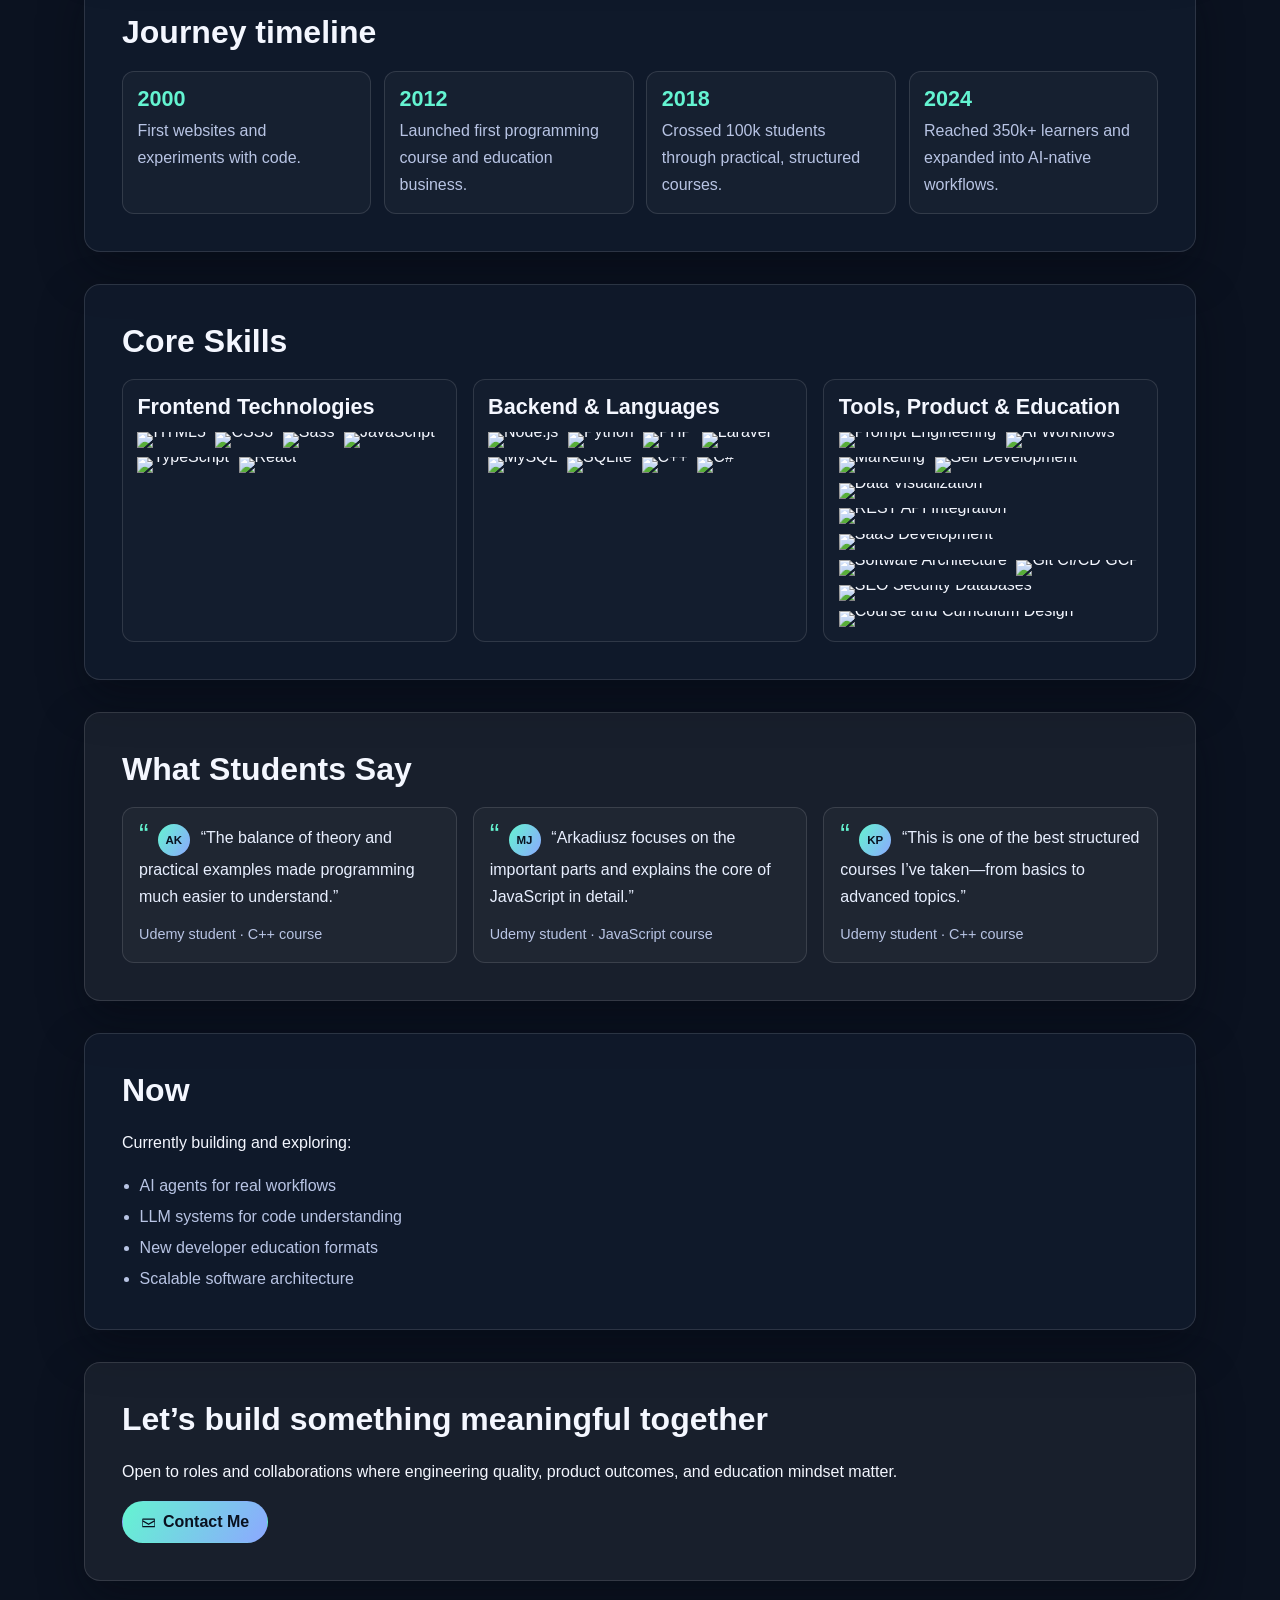
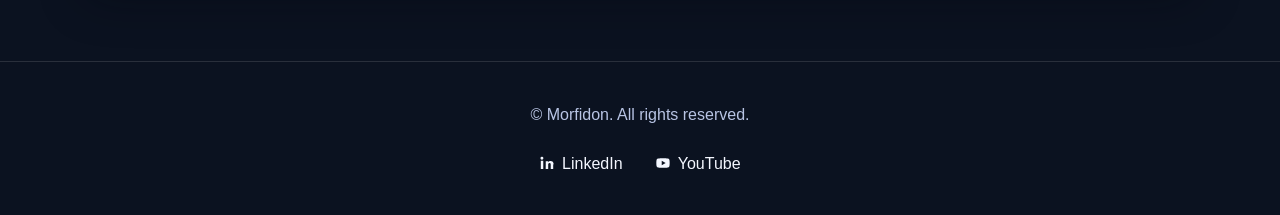
==== commit fff88744: "Lighten course card CTA into compact button link" ====
--- a/index.html
+++ b/index.html
@@ -82,7 +82,7 @@
                         <h3>C++: From Beginner to Expert</h3>
                         <p>A complete path for learners who want to master C++ fundamentals and write solid real-world code with confidence.</p>
                     </div>
-                    <a href="https://www.udemy.com/course/video-course-c-from-beginner-to-expert/?referralCode=F835B8AEE9C81FFE5BE5" class="course-link" target="_blank" rel="noopener noreferrer"><svg class="icon" viewBox="0 0 24 24" aria-hidden="true"><path d="M5 4h8a4 4 0 0 1 4 4v2h-2V8a2 2 0 0 0-2-2H5v8h5v2H5a2 2 0 0 1-2-2V6a2 2 0 0 1 2-2Zm8.3 7 1.4-1.4L20 15l-5.3 5.4-1.4-1.4 2.9-3H11v-2h5.2l-2.9-3Z" fill="currentColor"/></svg>Open on Udemy</a>
+                    <a href="https://www.udemy.com/course/video-course-c-from-beginner-to-expert/?referralCode=F835B8AEE9C81FFE5BE5" class="course-link" target="_blank" rel="noopener noreferrer"><svg class="icon" viewBox="0 0 24 24" aria-hidden="true"><path d="M5 4h8a4 4 0 0 1 4 4v2h-2V8a2 2 0 0 0-2-2H5v8h5v2H5a2 2 0 0 1-2-2V6a2 2 0 0 1 2-2Zm8.3 7 1.4-1.4L20 15l-5.3 5.4-1.4-1.4 2.9-3H11v-2h5.2l-2.9-3Z" fill="currentColor"/></svg>Open on Udemy →</a>
                 </article>
                 <article class="course-card" tabindex="0">
                     <div class="course-content">
@@ -90,7 +90,7 @@
                         <h3>JavaScript from Beginner to Expert</h3>
                         <p>A practical roadmap to build strong front-end foundations, understand core language mechanics, and build interactive websites.</p>
                     </div>
-                    <a href="https://www.udemy.com/course/javascript-from-beginner-to-expert-bring-life-to-your-site/?referralCode=631D070753541D58F328" class="course-link" target="_blank" rel="noopener noreferrer"><svg class="icon" viewBox="0 0 24 24" aria-hidden="true"><path d="M5 4h8a4 4 0 0 1 4 4v2h-2V8a2 2 0 0 0-2-2H5v8h5v2H5a2 2 0 0 1-2-2V6a2 2 0 0 1 2-2Zm8.3 7 1.4-1.4L20 15l-5.3 5.4-1.4-1.4 2.9-3H11v-2h5.2l-2.9-3Z" fill="currentColor"/></svg>Open on Udemy</a>
+                    <a href="https://www.udemy.com/course/javascript-from-beginner-to-expert-bring-life-to-your-site/?referralCode=631D070753541D58F328" class="course-link" target="_blank" rel="noopener noreferrer"><svg class="icon" viewBox="0 0 24 24" aria-hidden="true"><path d="M5 4h8a4 4 0 0 1 4 4v2h-2V8a2 2 0 0 0-2-2H5v8h5v2H5a2 2 0 0 1-2-2V6a2 2 0 0 1 2-2Zm8.3 7 1.4-1.4L20 15l-5.3 5.4-1.4-1.4 2.9-3H11v-2h5.2l-2.9-3Z" fill="currentColor"/></svg>Open on Udemy →</a>
                 </article>
             </div>
             <p class="more-courses-note">You can find all courses on <a href="https://www.udemy.com/user/arkadiuszwodarczyk/" target="_blank" rel="noopener noreferrer">Udemy</a>, plus additional content on <a href="https://www.skillshare.com/en/r/user/morfidon" target="_blank" rel="noopener noreferrer">Skillshare</a> and <a href="https://www.youtube.com/@GameDevForNoobs" target="_blank" rel="noopener noreferrer">YouTube</a>.</p>
--- a/css/style.css
+++ b/css/style.css
@@ -534,19 +534,26 @@
 
 .course-link {
     display: inline-flex;
-    justify-content: center;
-    width: 100%;
-    text-align: center;
+    align-items: center;
+    gap: 0.35rem;
+    align-self: flex-start;
+    margin: 0 1rem 1rem;
     font-weight: 700;
-    padding: 0.82rem;
-    background: rgba(140, 168, 255, 0.18);
+    font-size: 0.92rem;
+    padding: 0.5rem 0.85rem;
+    border-radius: 999px;
+    border: 1px solid rgba(140, 168, 255, 0.42);
+    background: rgba(140, 168, 255, 0.1);
     color: var(--text-main);
+    transition: transform 0.2s ease, border-color 0.2s ease, background 0.2s ease;
 }
 
 .course-link:hover,
 .course-link:focus-visible {
-    background: rgba(100, 244, 209, 0.2);
+    border-color: rgba(100, 244, 209, 0.58);
+    background: rgba(100, 244, 209, 0.16);
     color: #f8fcff;
+    transform: translateX(2px);
 }
 
 .testimonials-grid {
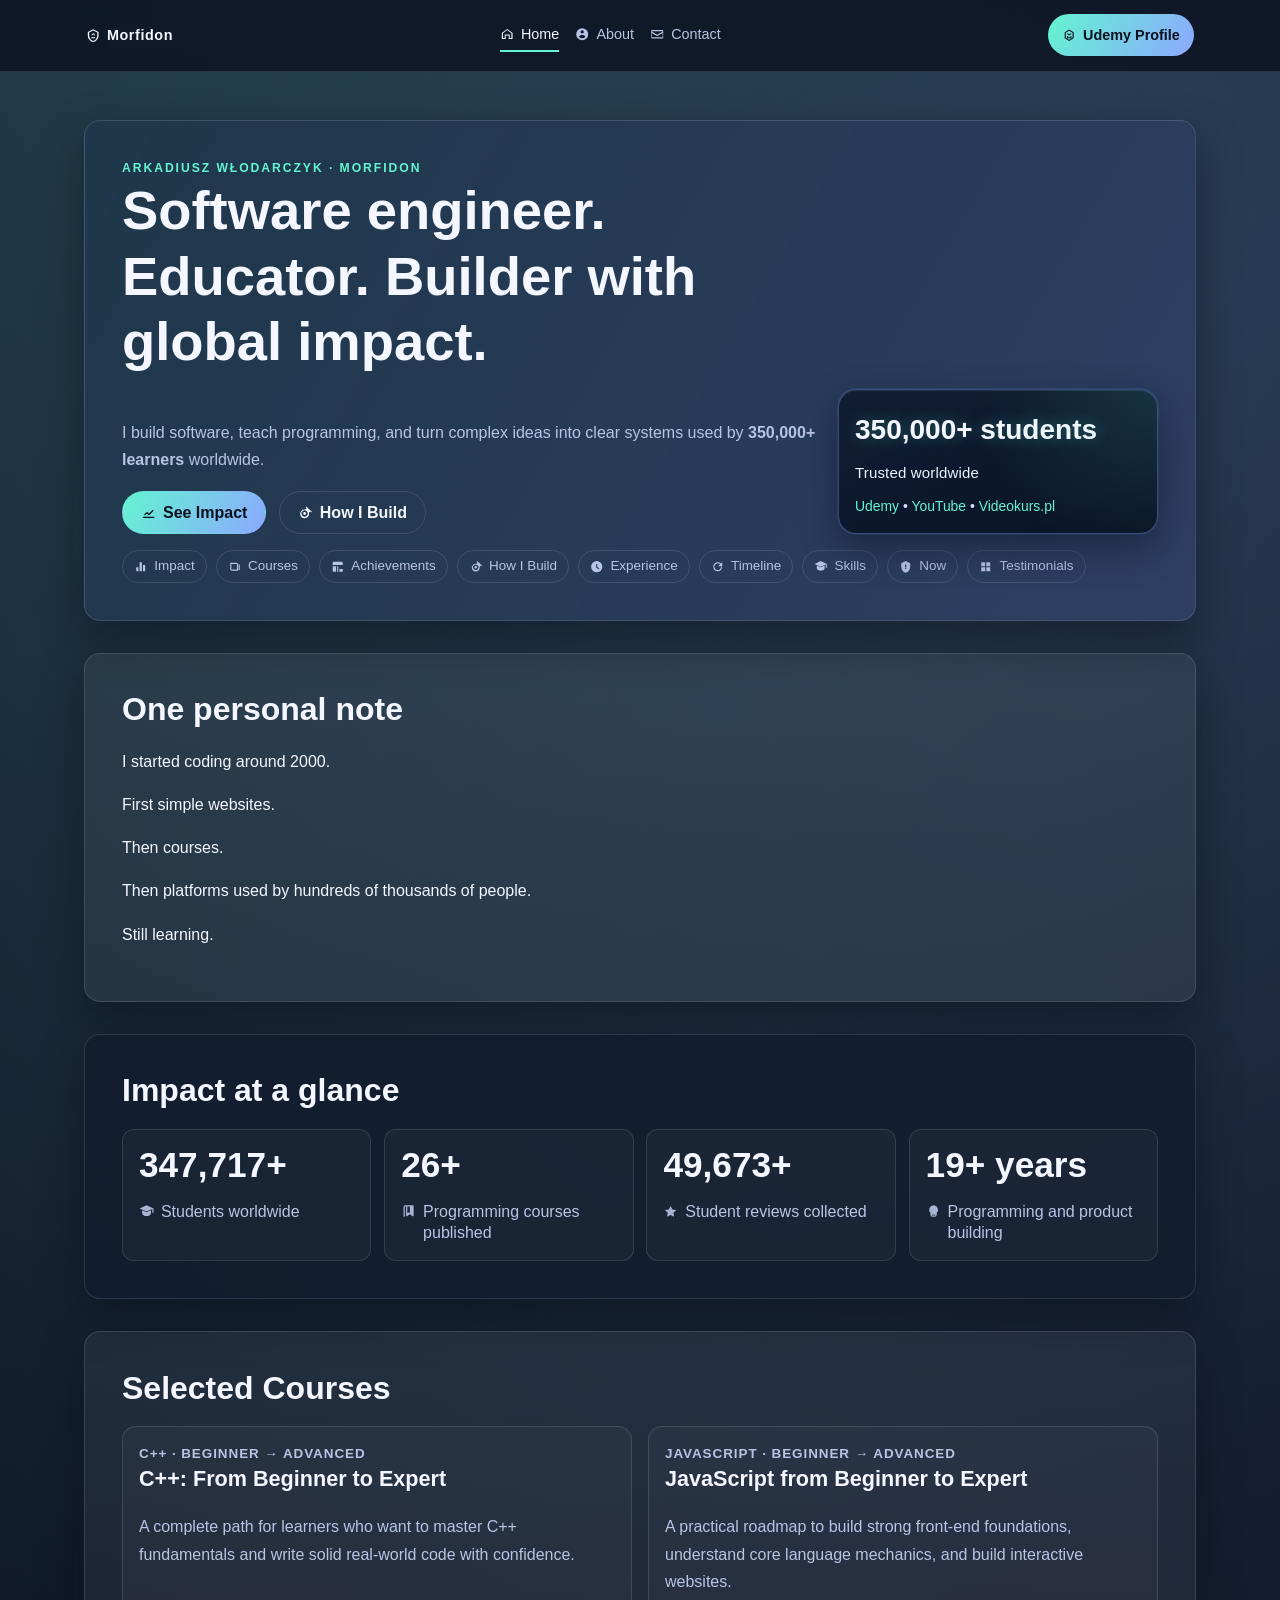
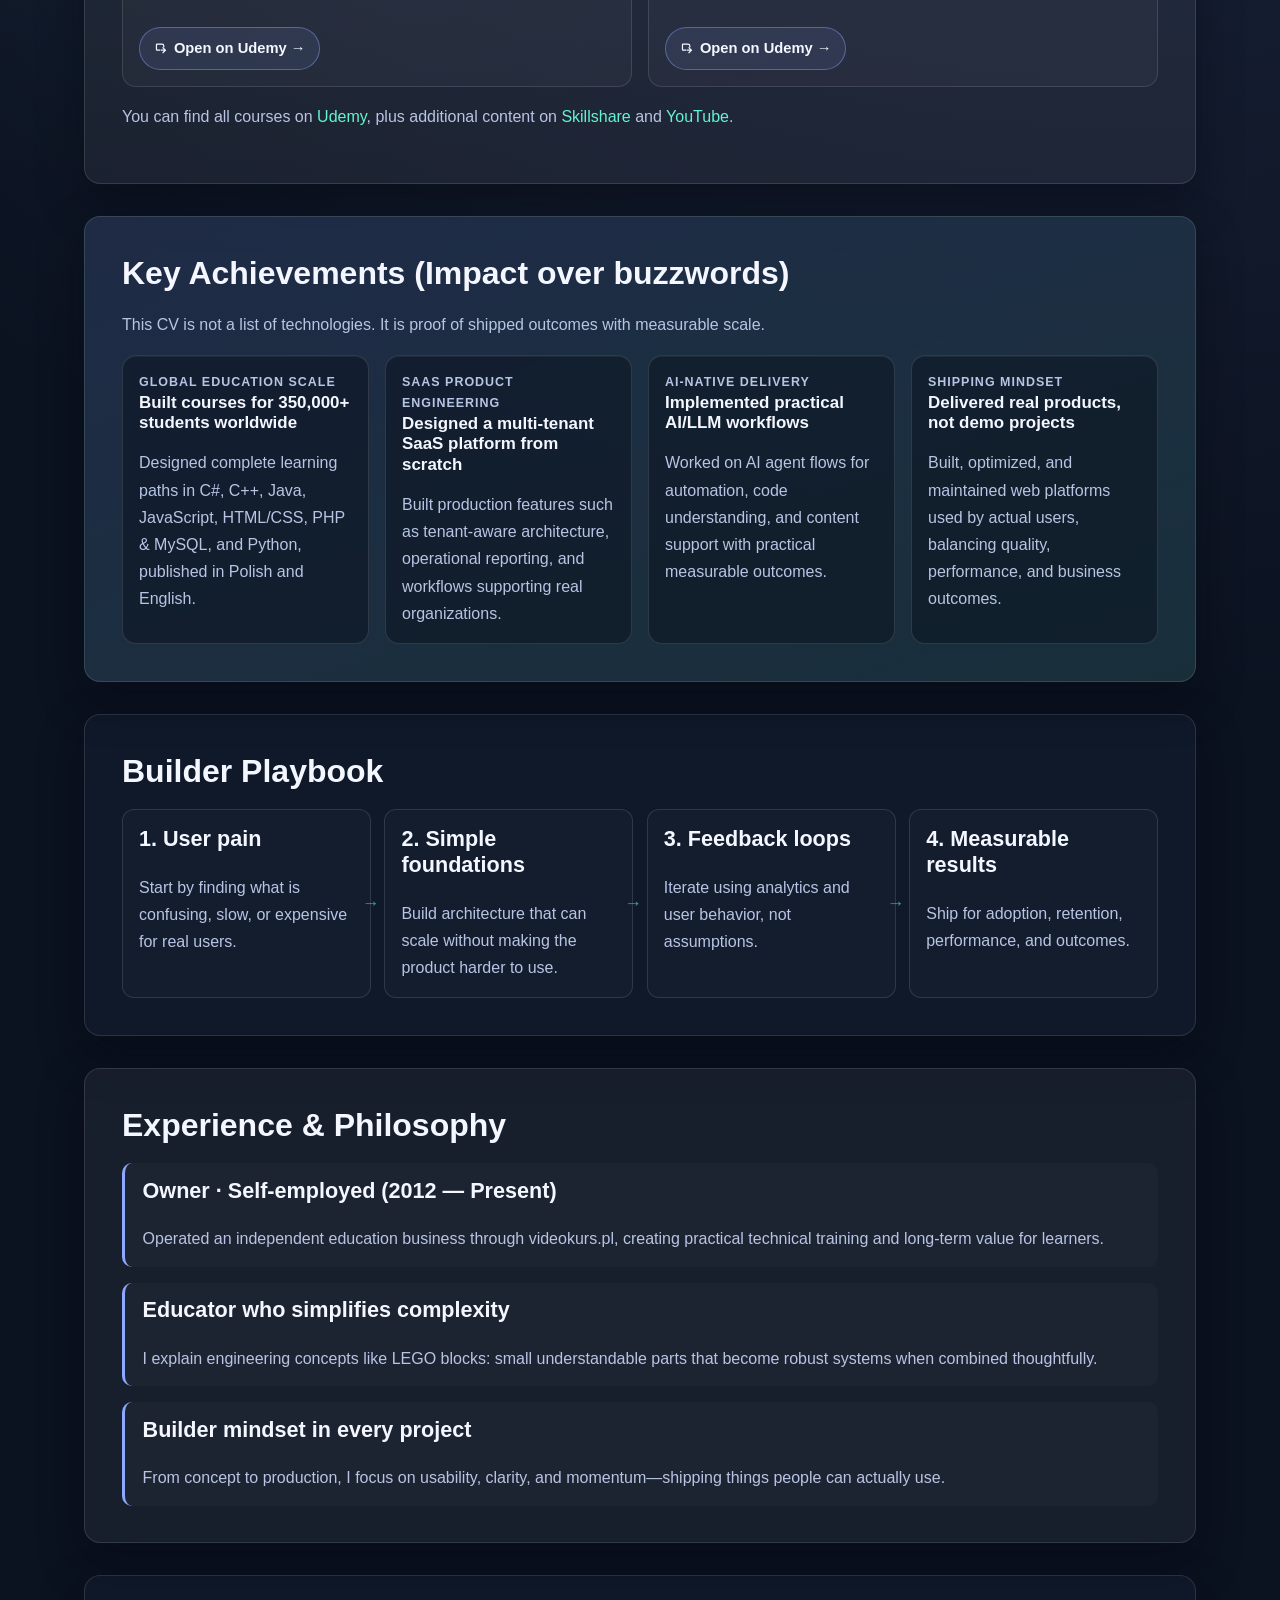
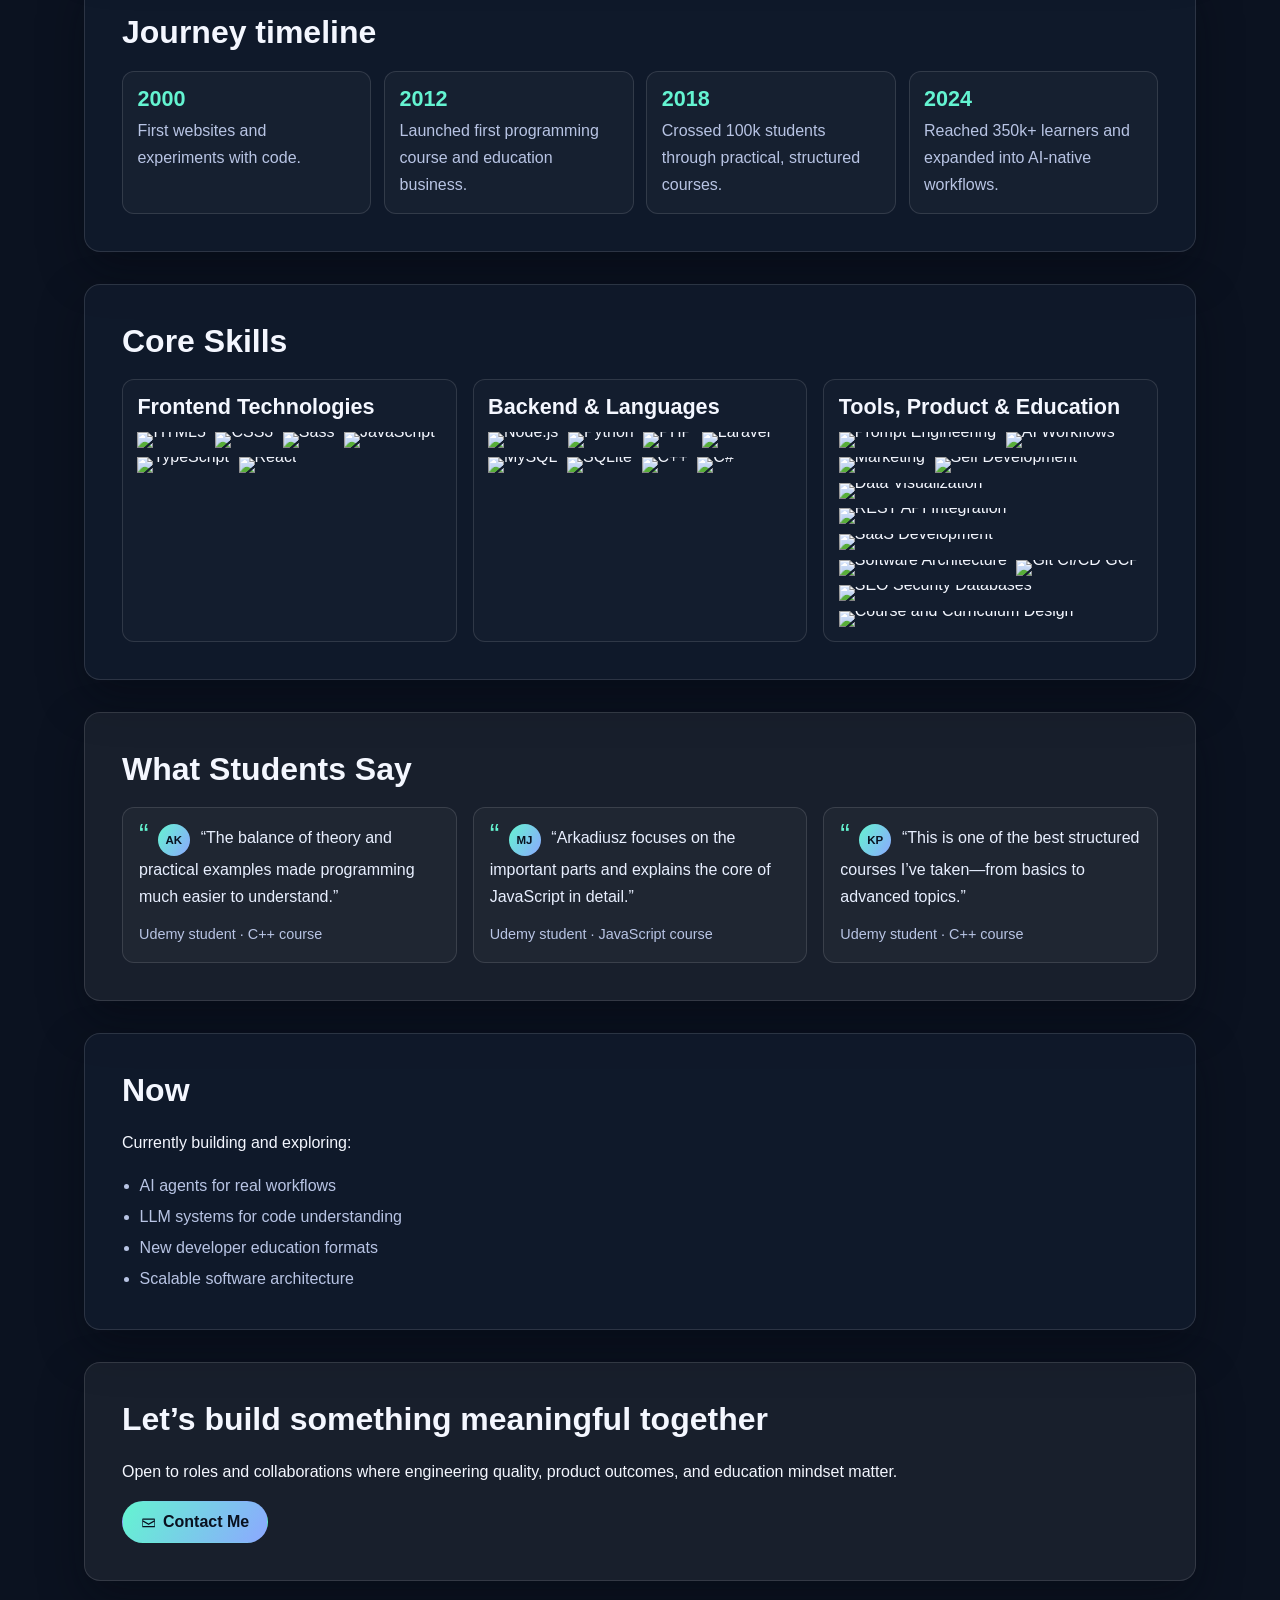
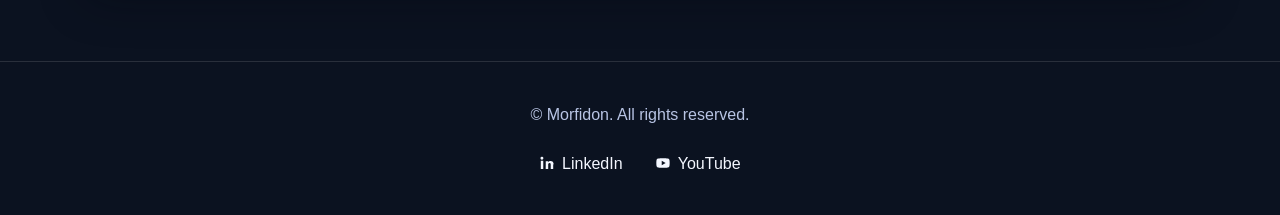
==== commit 707f50f7: "Refine hero trust badge styling" ====
--- a/index.html
+++ b/index.html
@@ -26,7 +26,6 @@
                     <p class="hero-trust-value">350,000+ students</p>
                     <p class="hero-trust-text">Trusted worldwide</p>
                     <p class="hero-trust-platforms"><a href="https://www.udemy.com/user/arkadiuszwodarczyk/" target="_blank" rel="noopener noreferrer">Udemy</a> • <a href="https://www.youtube.com/@GameDevForNoobs" target="_blank" rel="noopener noreferrer">YouTube</a> • <a href="https://videokurs.pl" target="_blank" rel="noopener noreferrer">Videokurs.pl</a></p>
-                    <p class="hero-trust-since">Since 2012</p>
                 </aside>
             </div>
             <nav class="section-links" aria-label="Home sections">
--- a/css/style.css
+++ b/css/style.css
@@ -201,16 +201,14 @@
 
 .hero-trust {
     position: relative;
-    border: 1px solid rgba(139, 166, 255, 0.5);
-    background:
-        radial-gradient(circle at 12% 12%, rgba(100, 244, 209, 0.24), transparent 38%),
-        linear-gradient(140deg, rgba(9, 17, 31, 0.9), rgba(20, 32, 55, 0.86));
+    border: 1px solid rgba(123, 164, 255, 0.38);
+    background: linear-gradient(155deg, rgba(15, 27, 49, 0.95) 0%, rgba(11, 22, 42, 0.96) 58%, rgba(8, 18, 35, 0.98) 100%);
     border-radius: 18px;
     padding: 1rem 1rem 0.9rem;
     box-shadow:
-        0 0 0 1px rgba(100, 244, 209, 0.22),
-        0 14px 36px rgba(8, 14, 30, 0.5),
-        0 0 24px rgba(139, 166, 255, 0.26);
+        inset 0 1px 0 rgba(180, 209, 255, 0.12),
+        0 14px 36px rgba(8, 14, 30, 0.45),
+        0 0 0 1px rgba(123, 164, 255, 0.12);
     overflow: hidden;
 }
 
@@ -219,8 +217,7 @@
     position: absolute;
     inset: 0;
     pointer-events: none;
-    background: linear-gradient(120deg, rgba(255, 255, 255, 0.14), transparent 42%);
-    mix-blend-mode: screen;
+    background: radial-gradient(circle at 100% 0%, rgba(100, 244, 209, 0.12), transparent 52%);
 }
 
 .hero-trust-value {
